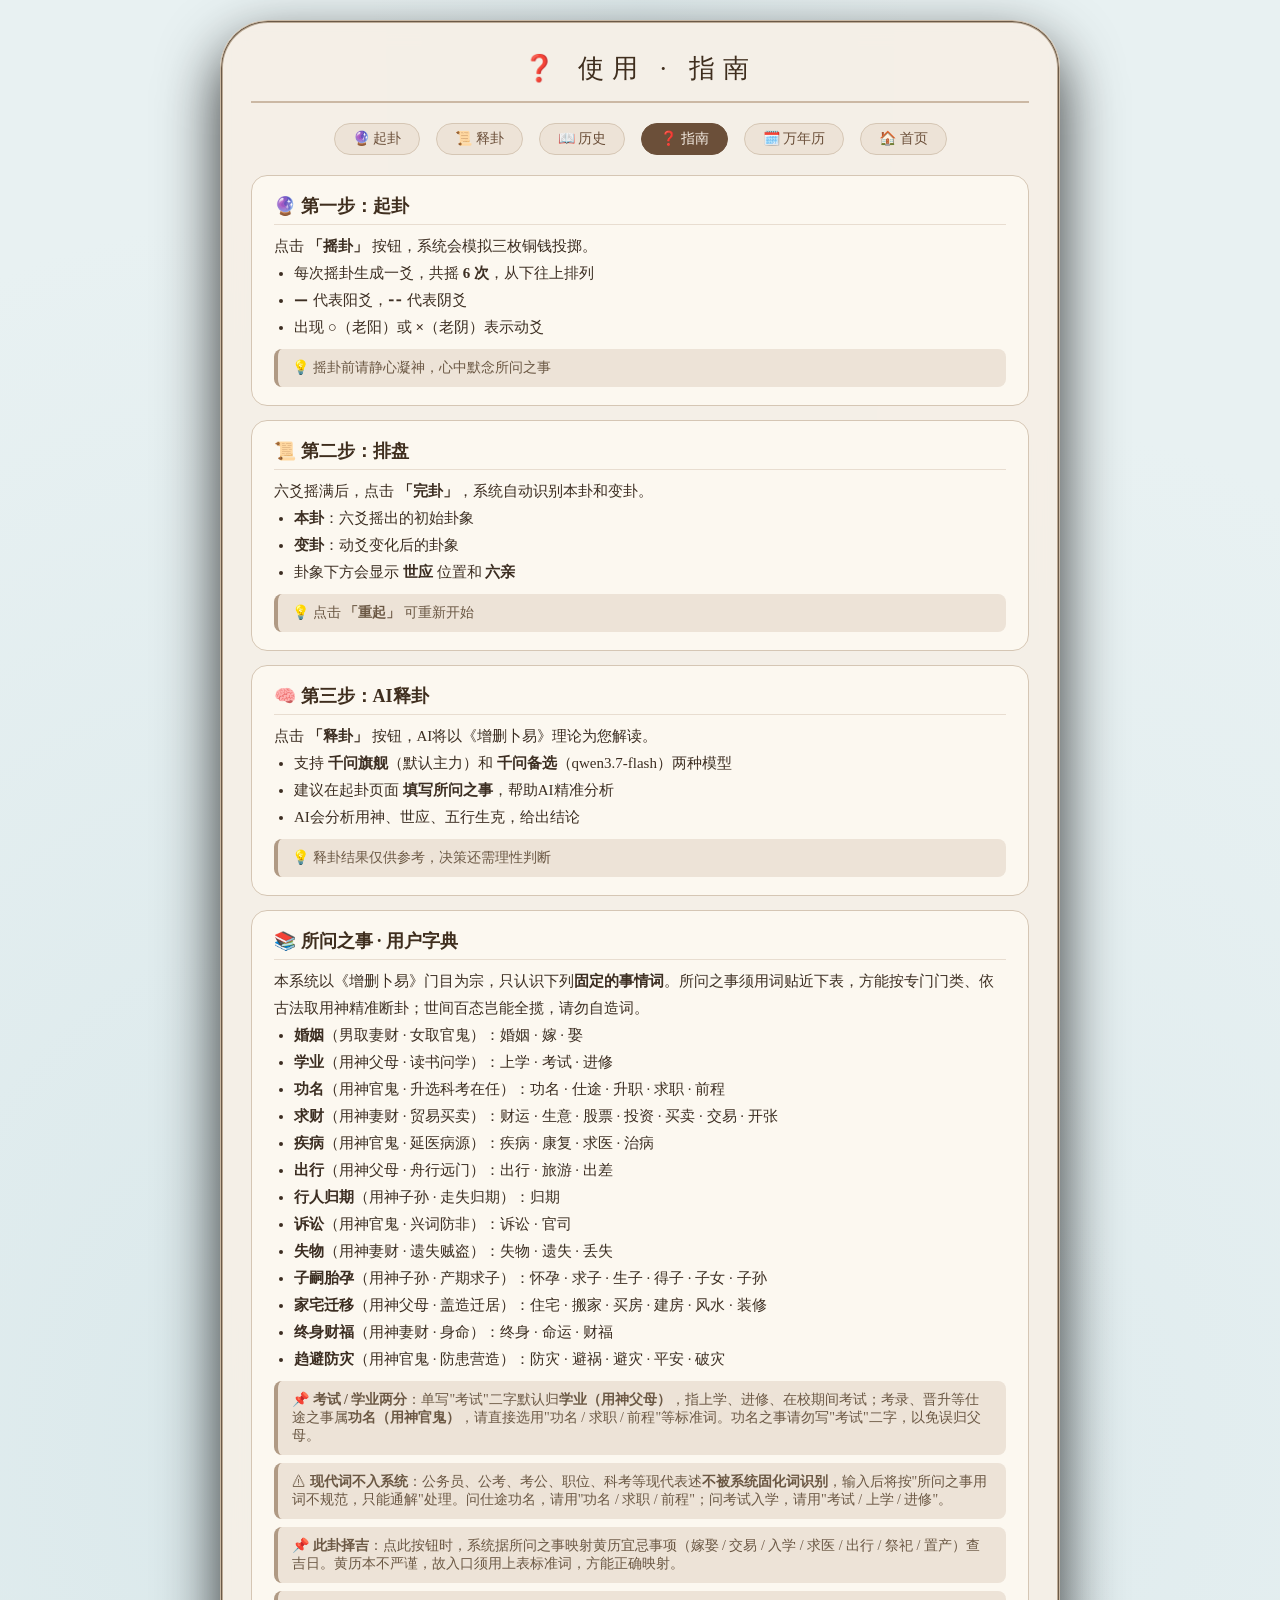
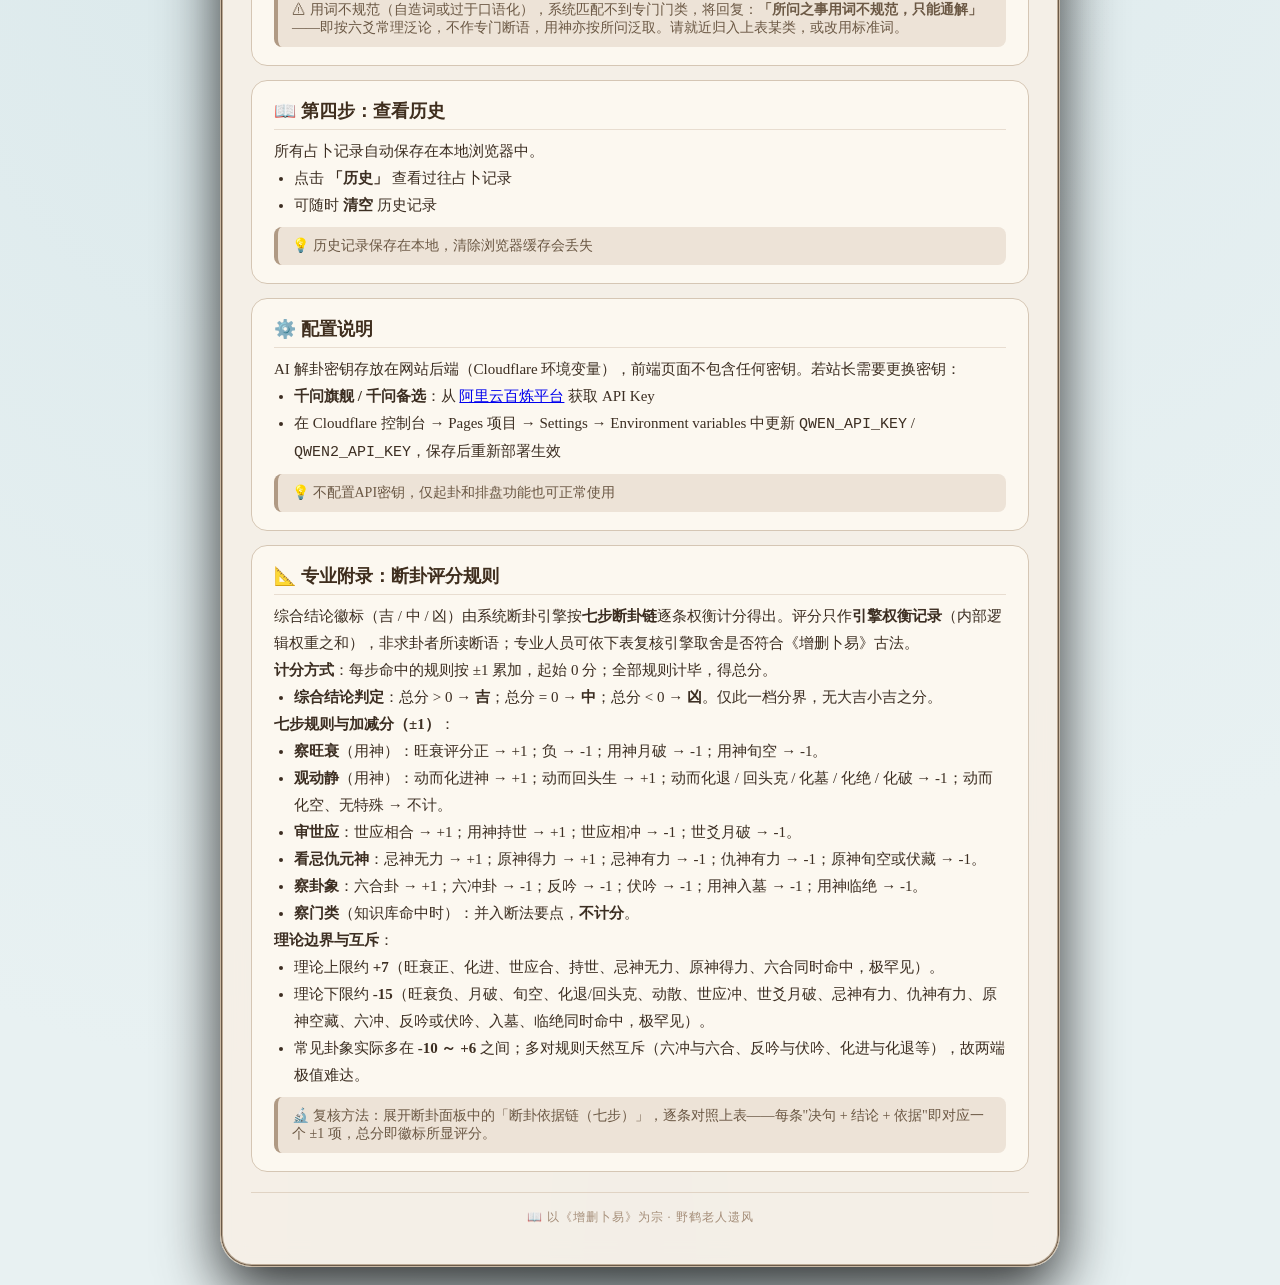
==== help.html @ 981e1bb8 "更新 help.html" ====
<!DOCTYPE html>
<html lang="zh-CN">
<head>
    <meta charset="UTF-8">
    <meta name="viewport" content="width=device-width, initial-scale=1.0">
    <title>使用指南 · 增删卜易</title>
    <style>
        /* 与主页面风格一致的样式 */
        * { box-sizing: border-box; margin: 0; padding: 0; }
        body {
            font-family: 'Georgia', 'Times New Roman', serif;
            background: #e8f1f2;
            background-image:
                radial-gradient(ellipse at 20% 50%, rgba(205, 224, 228, 0.5) 0%, transparent 60%),
                radial-gradient(ellipse at 80% 50%, rgba(212, 228, 232, 0.4) 0%, transparent 50%),
                radial-gradient(ellipse at 50% 100%, rgba(195, 216, 220, 0.45) 0%, transparent 40%),
                radial-gradient(ellipse at 50% 0%, rgba(210, 226, 230, 0.35) 0%, transparent 30%);
            min-height: 100vh;
            display: flex;
            justify-content: center;
            padding: 20px;
            position: relative;
        }

        /* 太极阴阳鱼背景装饰 */
        body::before {
            content: '☯';
            position: fixed;
            font-size: 300px;
            color: rgba(255, 248, 240, 0.04);
            top: 50%;
            left: 50%;
            transform: translate(-50%, -50%);
            pointer-events: none;
            animation: taijiSpin 60s linear infinite;
        }

        @keyframes taijiSpin {
            0% { transform: translate(-50%, -50%) rotate(0deg) scale(1.2); }
            100% { transform: translate(-50%, -50%) rotate(360deg) scale(1.2); }
        }

        /* 星点闪烁 */
        body::after {
            content: '';
            position: fixed;
            top: 0; left: 0; right: 0; bottom: 0;
            background-image:
                radial-gradient(2px 2px at 10% 20%, rgba(255,255,240,0.15), transparent),
                radial-gradient(2px 2px at 30% 60%, rgba(255,255,240,0.1), transparent),
                radial-gradient(1px 1px at 50% 10%, rgba(255,255,240,0.2), transparent),
                radial-gradient(2px 2px at 70% 40%, rgba(255,255,240,0.12), transparent),
                radial-gradient(1px 1px at 90% 80%, rgba(255,255,240,0.18), transparent),
                radial-gradient(1px 1px at 15% 85%, rgba(255,255,240,0.08), transparent),
                radial-gradient(2px 2px at 60% 90%, rgba(255,255,240,0.1), transparent),
                radial-gradient(1px 1px at 85% 15%, rgba(255,255,240,0.15), transparent);
            pointer-events: none;
            z-index: 0;
        }

        .container {
            position: relative;
            z-index: 1;
            max-width: 840px;
            width: 100%;
            background: rgba(246, 239, 230, 0.92);
            backdrop-filter: blur(12px);
            padding: 30px 30px 40px;
            border-radius: 48px 48px 32px 32px;
            box-shadow: 0 25px 60px rgba(0,0,0,0.8), 0 0 0 1px #6b5a48 inset, 0 0 0 2px #bcab97 inset;
            border: 1px solid #c9b9a5;
        }
        h1 {
            font-size: 26px;
            text-align: center;
            font-weight: normal;
            letter-spacing: 8px;
            color: #3f2e1e;
            border-bottom: 2px solid #cbb8a4;
            padding-bottom: 15px;
            margin-bottom: 20px;
        }
        .nav-bar {
            display: flex;
            justify-content: center;
            gap: 16px;
            margin-bottom: 20px;
            flex-wrap: wrap;
        }
        .nav-bar a {
            color: #6b4f39;
            text-decoration: none;
            padding: 6px 18px;
            border-radius: 30px;
            background: #ede3d7;
            border: 1px solid #d5c6b4;
            font-size: 14px;
            transition: 0.2s;
        }
        .nav-bar a:hover { background: #d5c6b4; }
        .nav-bar a.active { background: #6b4f39; color: #f5ede4; border-color: #6b4f39; }
        .nav-bar a.external-link { background: #ede3d7; color: #6b4f39; border-color: #d5c6b4; }
        .nav-bar a.external-link:hover { background: #d5c6b4; color: #3f2e1e; border-color: #c2b39c; }
        .help-section {
            background: #fcf8f0;
            border-radius: 16px;
            padding: 18px 22px;
            margin-bottom: 14px;
            border: 1px solid #d5c6b4;
        }
        .help-section h3 {
            color: #3f2e1e;
            font-size: 18px;
            margin-bottom: 8px;
            border-bottom: 1px solid #e8ddd0;
            padding-bottom: 6px;
        }
        .help-section p, .help-section li {
            color: #3c2e22;
            font-size: 15px;
            line-height: 1.8;
        }
        .help-section ul {
            padding-left: 20px;
        }
        .help-section .tip {
            background: #ede3d7;
            border-radius: 8px;
            padding: 10px 14px;
            margin-top: 8px;
            font-size: 14px;
            color: #6b5844;
            border-left: 4px solid #b09a84;
        }
        .footer-note {
            margin-top: 20px;
            font-size: 12px;
            color: #a48d78;
            text-align: center;
            border-top: 1px solid #e0d3c4;
            padding-top: 16px;
            letter-spacing: 1px;
        }

        @media (max-width: 500px) {
            body { padding: 4px; }
            .container { padding: 8px; border-radius: 24px 24px 16px 16px; }
            h1 { font-size: 20px; letter-spacing: 4px; }
            /* 导航栏统一 3+3：每个按钮占 1/3 宽度，居中 */
            .nav-bar { gap: 6px; justify-content: center; }
            .nav-bar a {
                flex: 1 1 calc(33.33% - 8px);
                text-align: center;
                min-width: 0;
                font-size: 12px;
                padding: 6px 4px;
            }
            .help-section { padding: 14px; }
            .help-section h3 { font-size: 15px; }
        }

        @media (max-width: 400px) {
            body { padding: 2px; }
            .container { padding: 6px; }
            h1 { font-size: 17px; letter-spacing: 2px; }
            .nav-bar a { font-size: 11px; padding: 5px 3px; }
        }
    </style>
</head>
<body>
<div class="container">
    <h1>❓ 使用 · 指南</h1>
    <div class="nav-bar">
        <a href="jiegou.html">🔮 起卦</a>
        <a href="jiegua.html">📜 释卦</a>
        <a href="history.html">📖 历史</a>
        <a href="help.html" class="active">❓ 指南</a>
        <a href="wnl.html" title="万年历">🗓️ 万年历</a>
        <a href="index.html" title="返回首页">🏠 首页</a>
    </div>

    <div class="help-section">
        <h3>🔮 第一步：起卦</h3>
        <p>点击 <strong>「摇卦」</strong> 按钮，系统会模拟三枚铜钱投掷。</p>
        <ul>
            <li>每次摇卦生成一爻，共摇 <strong>6 次</strong>，从下往上排列</li>
            <li>⚊ 代表阳爻，⚋ 代表阴爻</li>
            <li>出现 <strong>○</strong>（老阳）或 <strong>×</strong>（老阴）表示动爻</li>
        </ul>
        <div class="tip">💡 摇卦前请静心凝神，心中默念所问之事</div>
    </div>

    <div class="help-section">
        <h3>📜 第二步：排盘</h3>
        <p>六爻摇满后，点击 <strong>「完卦」</strong>，系统自动识别本卦和变卦。</p>
        <ul>
            <li><strong>本卦</strong>：六爻摇出的初始卦象</li>
            <li><strong>变卦</strong>：动爻变化后的卦象</li>
            <li>卦象下方会显示 <strong>世应</strong> 位置和 <strong>六亲</strong></li>
        </ul>
        <div class="tip">💡 点击 <strong>「重起」</strong> 可重新开始</div>
    </div>

    <div class="help-section">
        <h3>🧠 第三步：AI释卦</h3>
        <p>点击 <strong>「释卦」</strong> 按钮，AI将以《增删卜易》理论为您解读。</p>
        <ul>
            <li>支持 <strong>千问旗舰</strong>（默认主力）和 <strong>千问备选</strong>（qwen3.7-flash）两种模型</li>
            <li>建议在起卦页面 <strong>填写所问之事</strong>，帮助AI精准分析</li>
            <li>AI会分析用神、世应、五行生克，给出结论</li>
        </ul>
        <div class="tip">💡 释卦结果仅供参考，决策还需理性判断</div>
    </div>

    <div class="help-section">
        <h3>📚 所问之事 · 用户字典</h3>
        <p>本系统以《增删卜易》门目为宗，只认识下列<strong>固定的事情词</strong>。所问之事须用词贴近下表，方能按专门门类、依古法取用神精准断卦；世间百态岂能全揽，请勿自造词。</p>
        <ul>
            <li><strong>婚姻</strong>（男取妻财 · 女取官鬼）：婚姻 · 嫁 · 娶</li>
            <li><strong>学业</strong>（用神父母 · 读书问学）：上学 · 考试 · 进修</li>
            <li><strong>功名</strong>（用神官鬼 · 升选科考在任）：功名 · 仕途 · 升职 · 求职 · 前程</li>
            <li><strong>求财</strong>（用神妻财 · 贸易买卖）：财运 · 生意 · 股票 · 投资 · 买卖 · 交易 · 开张</li>
            <li><strong>疾病</strong>（用神官鬼 · 延医病源）：疾病 · 康复 · 求医 · 治病</li>
            <li><strong>出行</strong>（用神父母 · 舟行远门）：出行 · 旅游 · 出差</li>
            <li><strong>行人归期</strong>（用神子孙 · 走失归期）：归期</li>
            <li><strong>诉讼</strong>（用神官鬼 · 兴词防非）：诉讼 · 官司</li>
            <li><strong>失物</strong>（用神妻财 · 遗失贼盗）：失物 · 遗失 · 丢失</li>
            <li><strong>子嗣胎孕</strong>（用神子孙 · 产期求子）：怀孕 · 求子 · 生子 · 得子 · 子女 · 子孙</li>
            <li><strong>家宅迁移</strong>（用神父母 · 盖造迁居）：住宅 · 搬家 · 买房 · 建房 · 风水 · 装修</li>
            <li><strong>终身财福</strong>（用神妻财 · 身命）：终身 · 命运 · 财福</li>
            <li><strong>趋避防灾</strong>（用神官鬼 · 防患营造）：防灾 · 避祸 · 避灾 · 平安 · 破灾</li>
        </ul>
        <div class="tip">📌 <strong>考试 / 学业两分</strong>：单写"考试"二字默认归<strong>学业（用神父母）</strong>，指上学、进修、在校期间考试；考录、晋升等仕途之事属<strong>功名（用神官鬼）</strong>，请直接选用"功名 / 求职 / 前程"等标准词。功名之事请勿写"考试"二字，以免误归父母。</div>
        <div class="tip">⚠ <strong>现代词不入系统</strong>：公务员、公考、考公、职位、科考等现代表述<strong>不被系统固化词识别</strong>，输入后将按"所问之事用词不规范，只能通解"处理。问仕途功名，请用"功名 / 求职 / 前程"；问考试入学，请用"考试 / 上学 / 进修"。</div>
        <div class="tip">📌 <strong>此卦择吉</strong>：点此按钮时，系统据所问之事映射黄历宜忌事项（嫁娶 / 交易 / 入学 / 求医 / 出行 / 祭祀 / 置产）查吉日。黄历本不严谨，故入口须用上表标准词，方能正确映射。</div>
        <div class="tip">⚠ 用词不规范（自造词或过于口语化），系统匹配不到专门门类，将回复：<strong>「所问之事用词不规范，只能通解」</strong>——即按六爻常理泛论，不作专门断语，用神亦按所问泛取。请就近归入上表某类，或改用标准词。</div>
    </div>

    <div class="help-section">
        <h3>📖 第四步：查看历史</h3>
        <p>所有占卜记录自动保存在本地浏览器中。</p>
        <ul>
            <li>点击 <strong>「历史」</strong> 查看过往占卜记录</li>
            <li>可随时 <strong>清空</strong> 历史记录</li>
        </ul>
        <div class="tip">💡 历史记录保存在本地，清除浏览器缓存会丢失</div>
    </div>

    <div class="help-section">
        <h3>⚙️ 配置说明</h3>
        <p>AI 解卦密钥存放在网站后端（Cloudflare 环境变量），前端页面不包含任何密钥。若站长需要更换密钥：</p>
        <ul>
            <li><strong>千问旗舰 / 千问备选</strong>：从 <a href="https://bailian.console.aliyun.com/" target="_blank">阿里云百炼平台</a> 获取 API Key</li>
            <li>在 Cloudflare 控制台 → Pages 项目 → Settings → Environment variables 中更新 <code>QWEN_API_KEY</code> / <code>QWEN2_API_KEY</code>，保存后重新部署生效</li>
        </ul>
        <div class="tip">💡 不配置API密钥，仅起卦和排盘功能也可正常使用</div>
    </div>

    <div class="help-section">
        <h3>📐 专业附录：断卦评分规则</h3>
        <p>综合结论徽标（吉 / 中 / 凶）由系统断卦引擎按<strong>七步断卦链</strong>逐条权衡计分得出。评分只作<strong>引擎权衡记录</strong>（内部逻辑权重之和），非求卦者所读断语；专业人员可依下表复核引擎取舍是否符合《增删卜易》古法。</p>
        <p><strong>计分方式</strong>：每步命中的规则按 ±1 累加，起始 0 分；全部规则计毕，得总分。</p>
        <ul>
            <li><strong>综合结论判定</strong>：总分 &gt; 0 → <strong>吉</strong>；总分 = 0 → <strong>中</strong>；总分 &lt; 0 → <strong>凶</strong>。仅此一档分界，无大吉小吉之分。</li>
        </ul>
        <p><strong>七步规则与加减分（±1）</strong>：</p>
        <ul>
            <li><strong>察旺衰</strong>（用神）：旺衰评分正 → +1；负 → -1；用神月破 → -1；用神旬空 → -1。</li>
            <li><strong>观动静</strong>（用神）：动而化进神 → +1；动而回头生 → +1；动而化退 / 回头克 / 化墓 / 化绝 / 化破 → -1；动而化空、无特殊 → 不计。</li>
            <li><strong>审世应</strong>：世应相合 → +1；用神持世 → +1；世应相冲 → -1；世爻月破 → -1。</li>
            <li><strong>看忌仇元神</strong>：忌神无力 → +1；原神得力 → +1；忌神有力 → -1；仇神有力 → -1；原神旬空或伏藏 → -1。</li>
            <li><strong>察卦象</strong>：六合卦 → +1；六冲卦 → -1；反吟 → -1；伏吟 → -1；用神入墓 → -1；用神临绝 → -1。</li>
            <li><strong>察门类</strong>（知识库命中时）：并入断法要点，<strong>不计分</strong>。</li>
        </ul>
        <p><strong>理论边界与互斥</strong>：</p>
        <ul>
            <li>理论上限约 <strong>+7</strong>（旺衰正、化进、世应合、持世、忌神无力、原神得力、六合同时命中，极罕见）。</li>
            <li>理论下限约 <strong>-15</strong>（旺衰负、月破、旬空、化退/回头克、动散、世应冲、世爻月破、忌神有力、仇神有力、原神空藏、六冲、反吟或伏吟、入墓、临绝同时命中，极罕见）。</li>
            <li>常见卦象实际多在 <strong>-10 ～ +6</strong> 之间；多对规则天然互斥（六冲与六合、反吟与伏吟、化进与化退等），故两端极值难达。</li>
        </ul>
        <div class="tip">🔬 复核方法：展开断卦面板中的「断卦依据链（七步）」，逐条对照上表——每条"决句 + 结论 + 依据"即对应一个 ±1 项，总分即徽标所显评分。</div>
    </div>

    <div class="footer-note">📖 以《增删卜易》为宗 · 野鹤老人遗风</div>
</div>
</body>
</html>
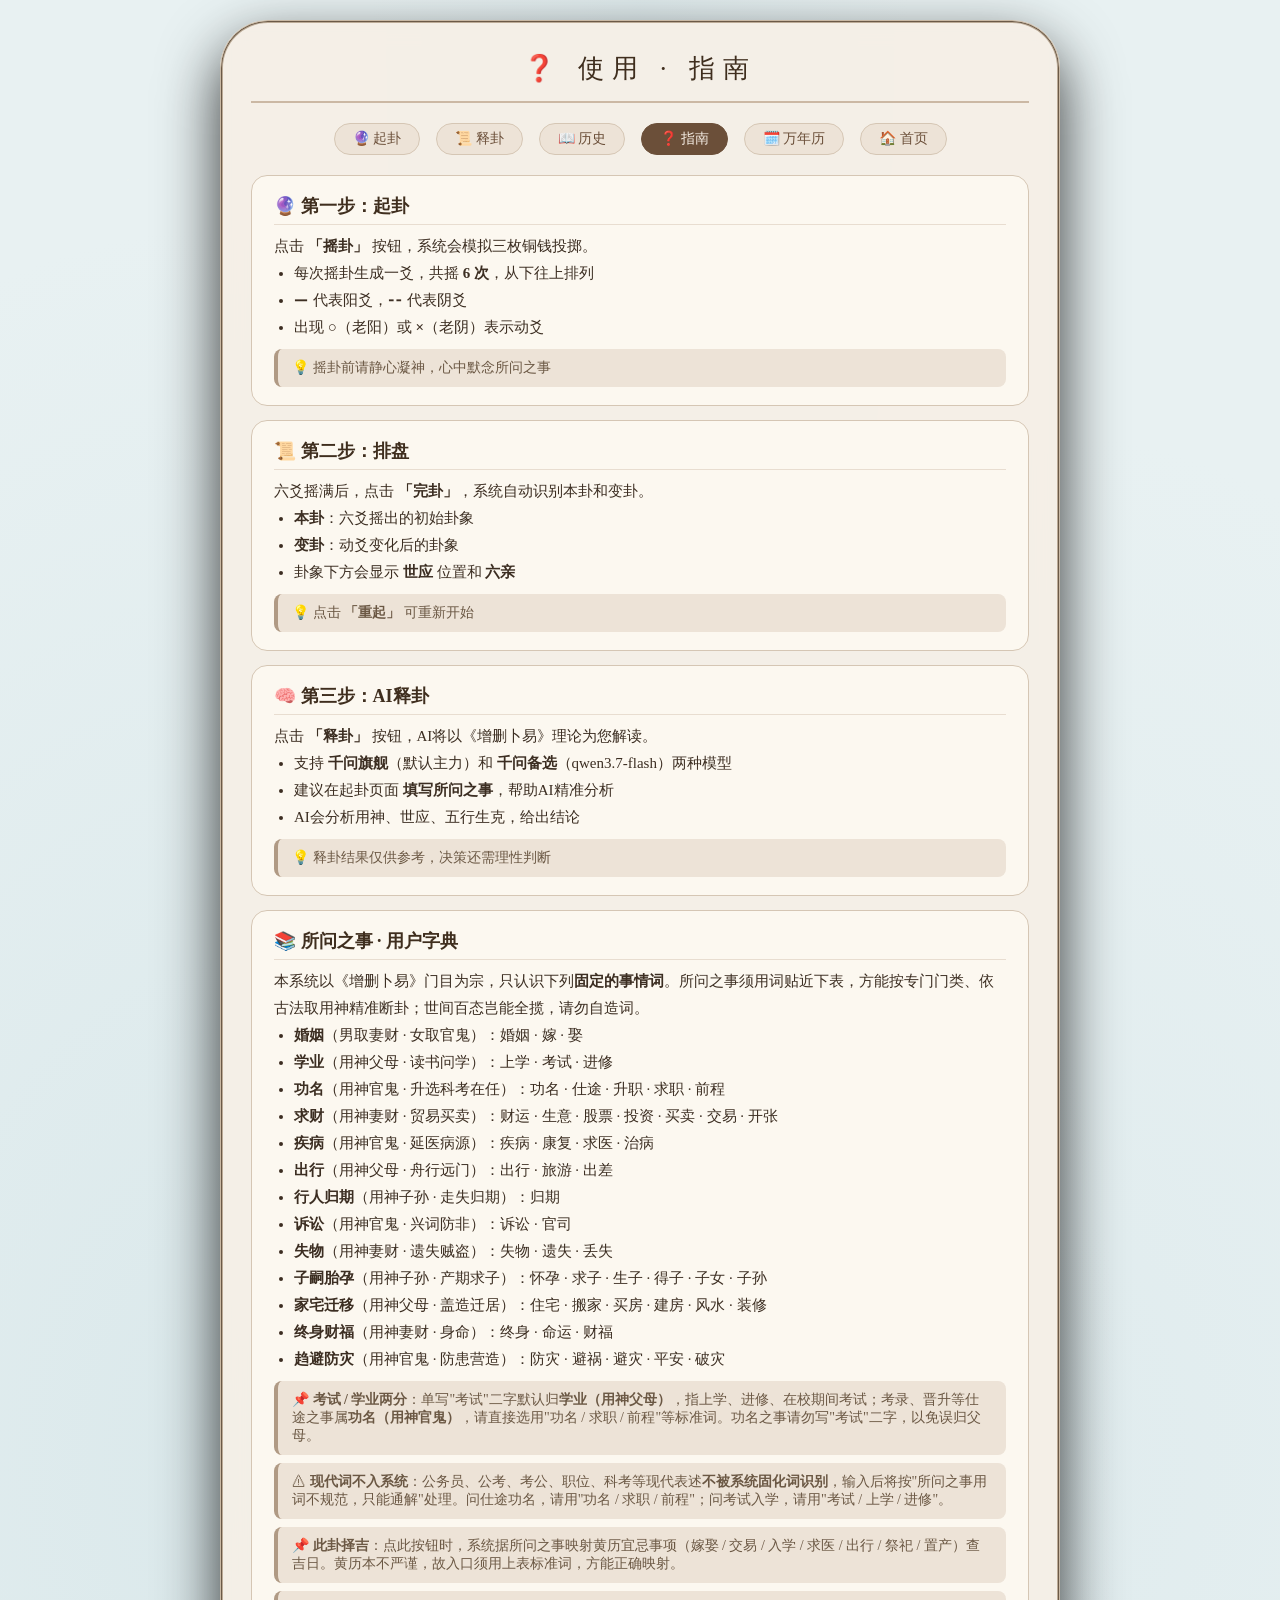
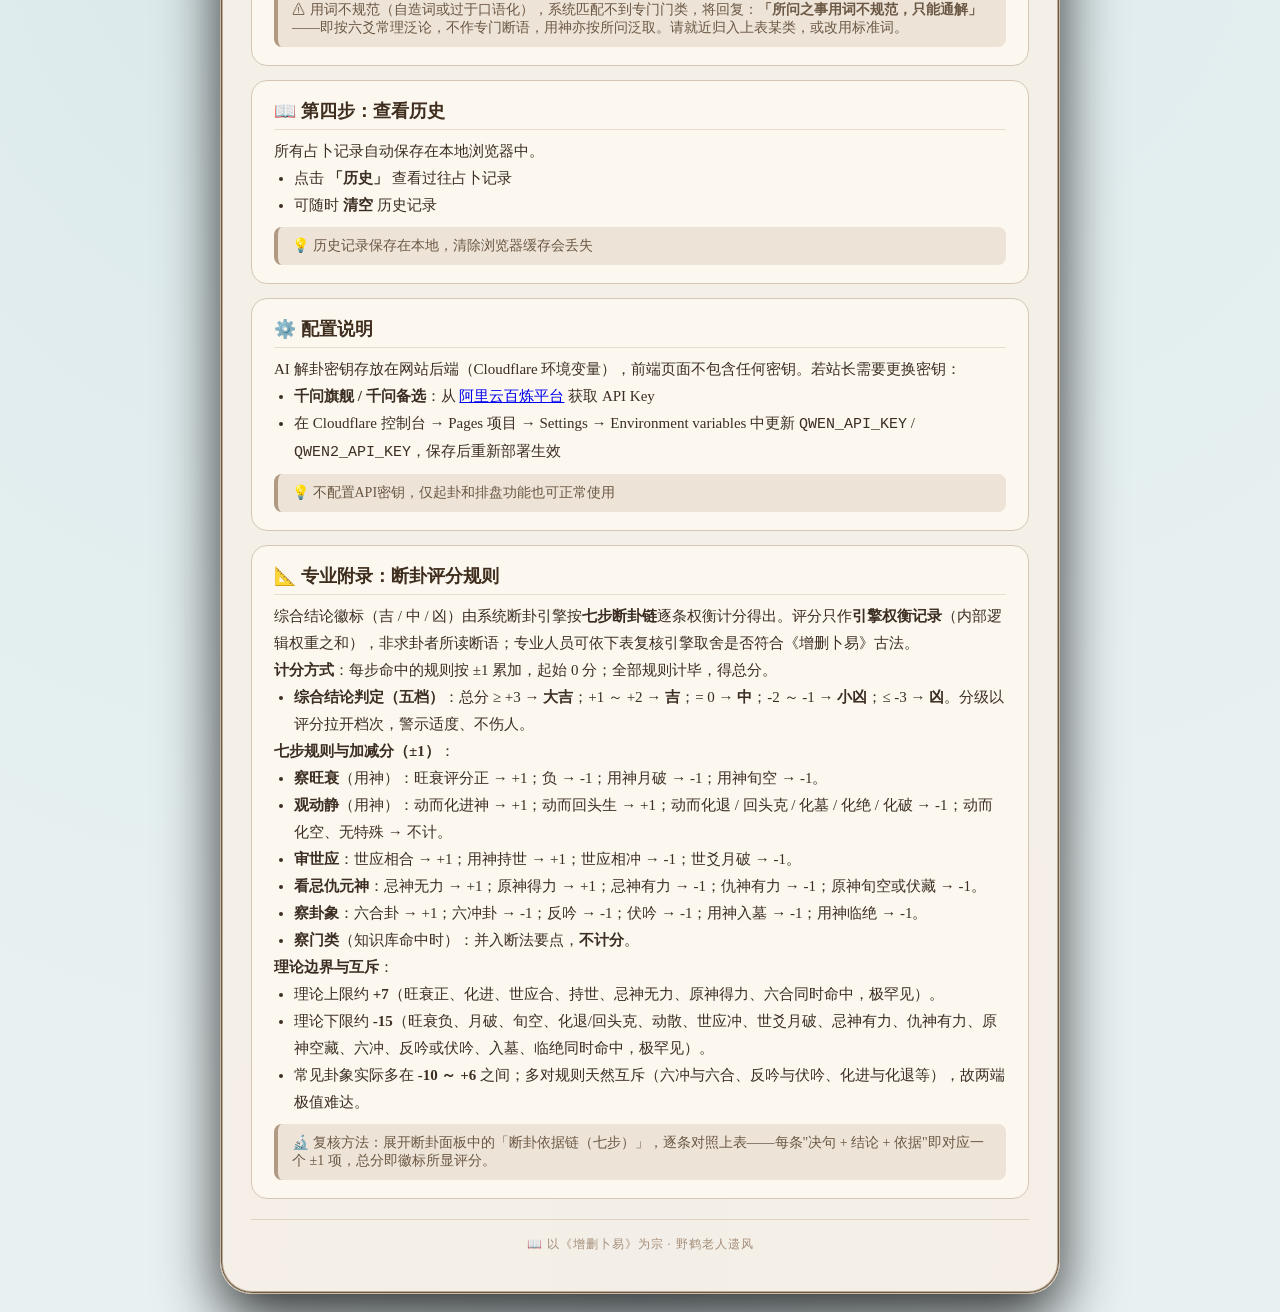
==== commit 42569767: "吉凶分档" ====
--- a/help.html
+++ b/help.html
@@ -261,7 +261,7 @@
         <p>综合结论徽标（吉 / 中 / 凶）由系统断卦引擎按<strong>七步断卦链</strong>逐条权衡计分得出。评分只作<strong>引擎权衡记录</strong>（内部逻辑权重之和），非求卦者所读断语；专业人员可依下表复核引擎取舍是否符合《增删卜易》古法。</p>
         <p><strong>计分方式</strong>：每步命中的规则按 ±1 累加，起始 0 分；全部规则计毕，得总分。</p>
         <ul>
-            <li><strong>综合结论判定</strong>：总分 &gt; 0 → <strong>吉</strong>；总分 = 0 → <strong>中</strong>；总分 &lt; 0 → <strong>凶</strong>。仅此一档分界，无大吉小吉之分。</li>
+            <li><strong>综合结论判定（五档）</strong>：总分 ≥ +3 → <strong>大吉</strong>；+1 ～ +2 → <strong>吉</strong>；= 0 → <strong>中</strong>；-2 ～ -1 → <strong>小凶</strong>；≤ -3 → <strong>凶</strong>。分级以评分拉开档次，警示适度、不伤人。</li>
         </ul>
         <p><strong>七步规则与加减分（±1）</strong>：</p>
         <ul>
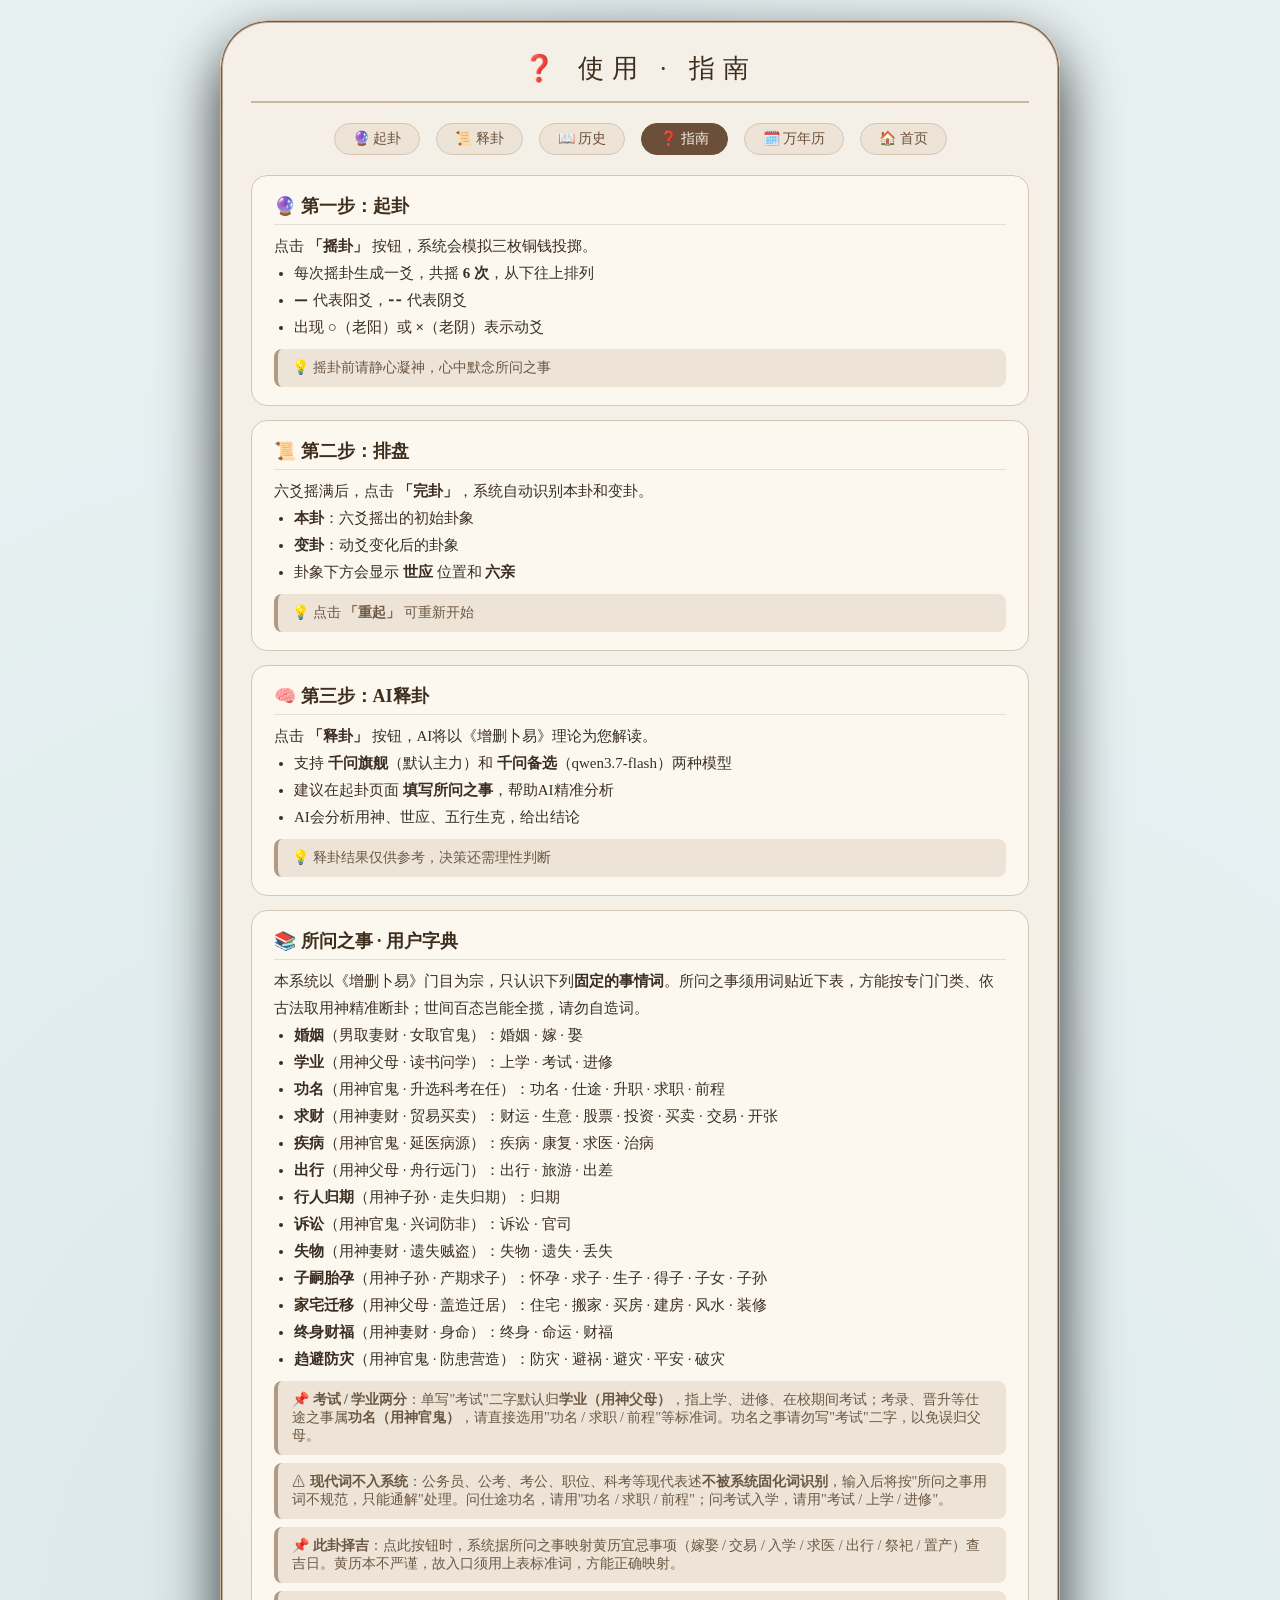
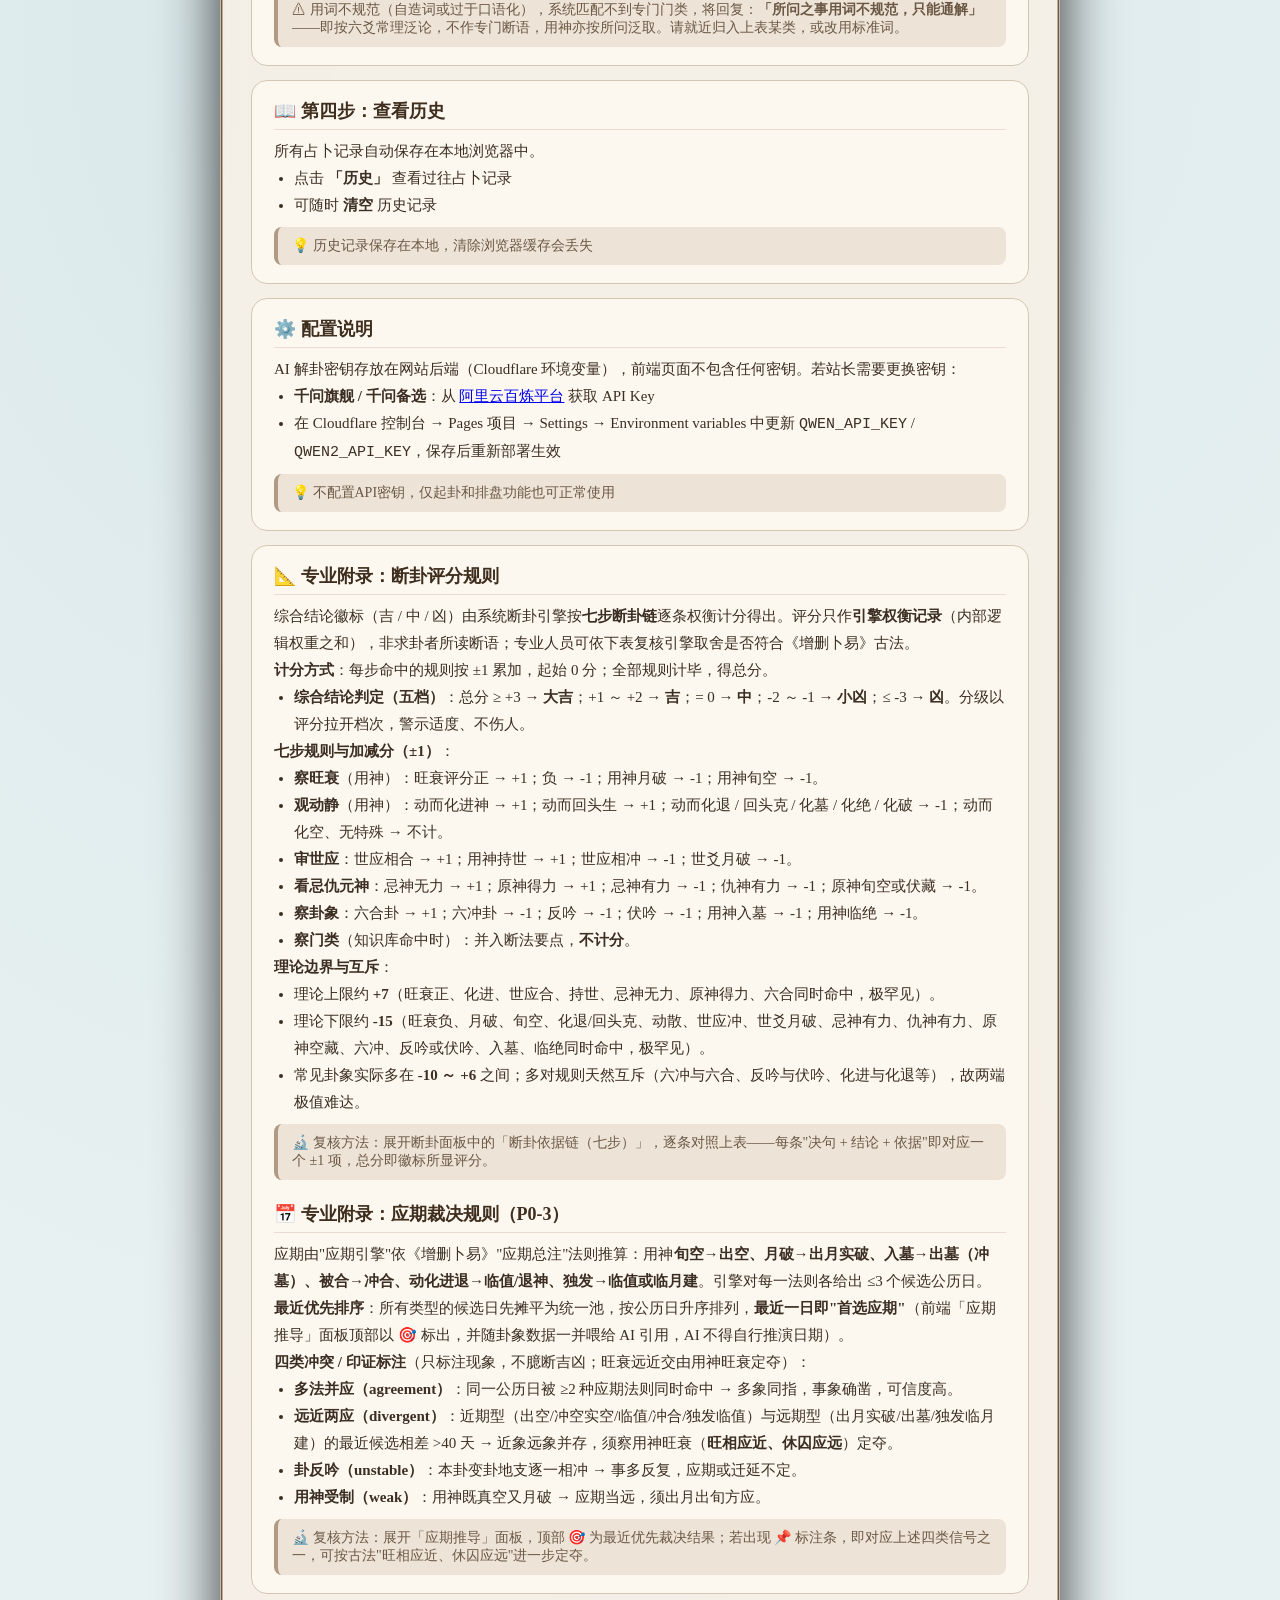
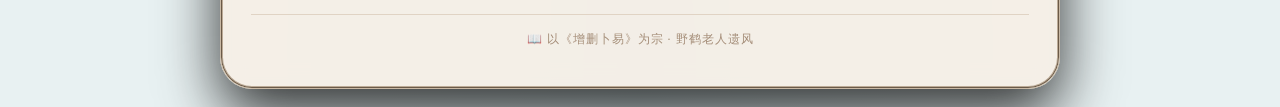
==== commit 1cf88c10: "修正手动输卦月日时为原始数据" ====
--- a/help.html
+++ b/help.html
@@ -279,6 +279,18 @@
             <li>常见卦象实际多在 <strong>-10 ～ +6</strong> 之间；多对规则天然互斥（六冲与六合、反吟与伏吟、化进与化退等），故两端极值难达。</li>
         </ul>
         <div class="tip">🔬 复核方法：展开断卦面板中的「断卦依据链（七步）」，逐条对照上表——每条"决句 + 结论 + 依据"即对应一个 ±1 项，总分即徽标所显评分。</div>
+
+        <h3 style="margin-top:22px;">📅 专业附录：应期裁决规则（P0-3）</h3>
+        <p>应期由"应期引擎"依《增删卜易》"应期总注"法则推算：用神<strong>旬空→出空、月破→出月实破、入墓→出墓（冲墓）、被合→冲合、动化进退→临值/退神、独发→临值或临月建</strong>。引擎对每一法则各给出 ≤3 个候选公历日。</p>
+        <p><strong>最近优先排序</strong>：所有类型的候选日先摊平为统一池，按公历日升序排列，<strong>最近一日即"首选应期"</strong>（前端「应期推导」面板顶部以 🎯 标出，并随卦象数据一并喂给 AI 引用，AI 不得自行推演日期）。</p>
+        <p><strong>四类冲突 / 印证标注</strong>（只标注现象，不臆断吉凶；旺衰远近交由用神旺衰定夺）：</p>
+        <ul>
+            <li><strong>多法并应（agreement）</strong>：同一公历日被 ≥2 种应期法则同时命中 → 多象同指，事象确凿，可信度高。</li>
+            <li><strong>远近两应（divergent）</strong>：近期型（出空/冲空实空/临值/冲合/独发临值）与远期型（出月实破/出墓/独发临月建）的最近候选相差 &gt;40 天 → 近象远象并存，须察用神旺衰（<strong>旺相应近、休囚应远</strong>）定夺。</li>
+            <li><strong>卦反吟（unstable）</strong>：本卦变卦地支逐一相冲 → 事多反复，应期或迁延不定。</li>
+            <li><strong>用神受制（weak）</strong>：用神既真空又月破 → 应期当远，须出月出旬方应。</li>
+        </ul>
+        <div class="tip">🔬 复核方法：展开「应期推导」面板，顶部 🎯 为最近优先裁决结果；若出现 📌 标注条，即对应上述四类信号之一，可按古法"旺相应近、休囚应远"进一步定夺。</div>
     </div>
 
     <div class="footer-note">📖 以《增删卜易》为宗 · 野鹤老人遗风</div>
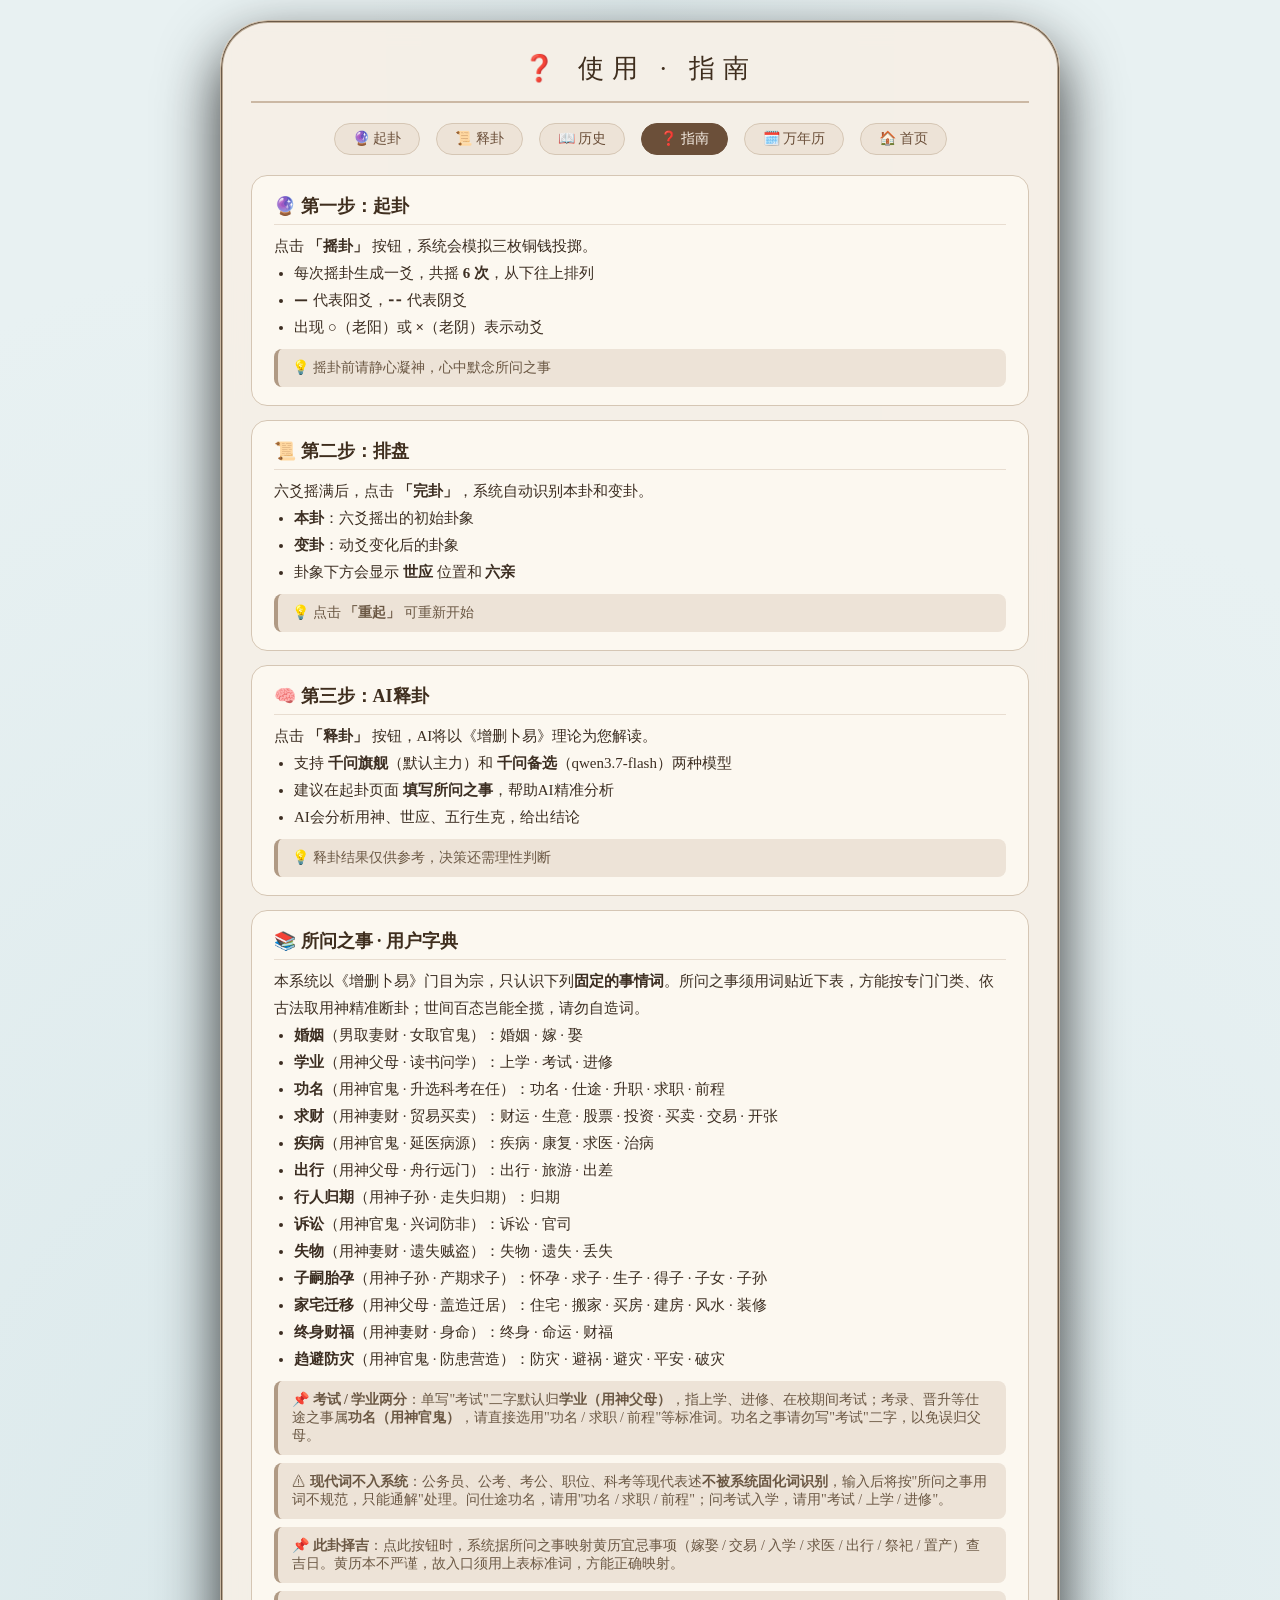
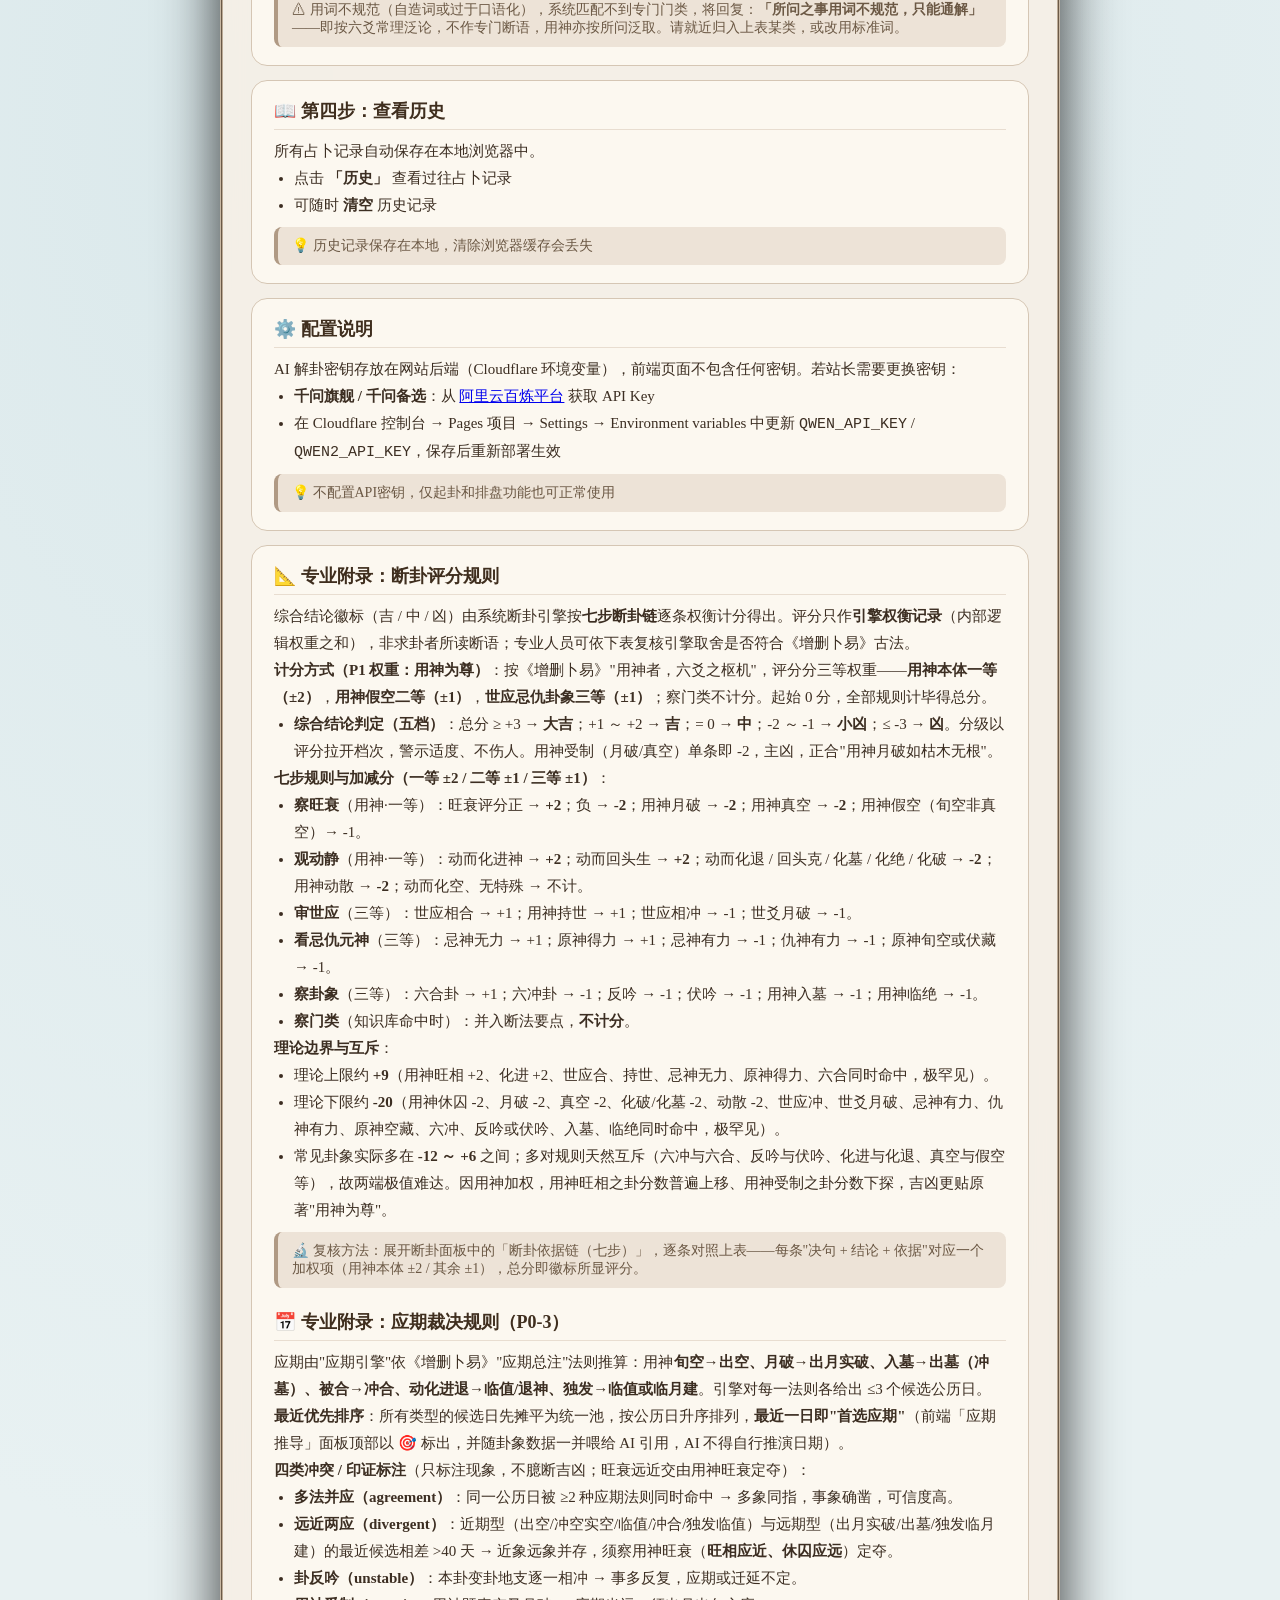
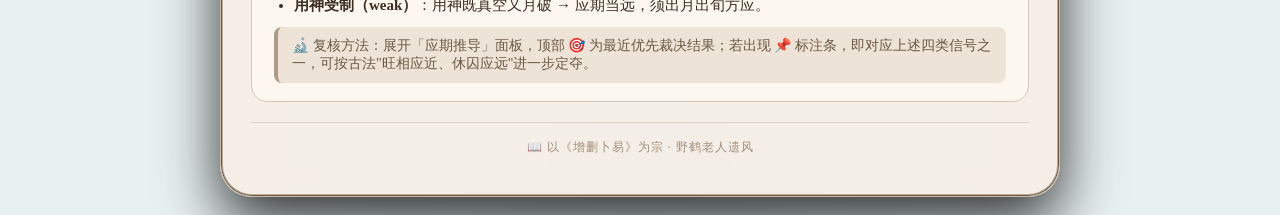
==== commit 4c5f37a4: "据评测报告修改完善" ====
--- a/help.html
+++ b/help.html
@@ -259,26 +259,26 @@
     <div class="help-section">
         <h3>📐 专业附录：断卦评分规则</h3>
         <p>综合结论徽标（吉 / 中 / 凶）由系统断卦引擎按<strong>七步断卦链</strong>逐条权衡计分得出。评分只作<strong>引擎权衡记录</strong>（内部逻辑权重之和），非求卦者所读断语；专业人员可依下表复核引擎取舍是否符合《增删卜易》古法。</p>
-        <p><strong>计分方式</strong>：每步命中的规则按 ±1 累加，起始 0 分；全部规则计毕，得总分。</p>
-        <ul>
-            <li><strong>综合结论判定（五档）</strong>：总分 ≥ +3 → <strong>大吉</strong>；+1 ～ +2 → <strong>吉</strong>；= 0 → <strong>中</strong>；-2 ～ -1 → <strong>小凶</strong>；≤ -3 → <strong>凶</strong>。分级以评分拉开档次，警示适度、不伤人。</li>
-        </ul>
-        <p><strong>七步规则与加减分（±1）</strong>：</p>
-        <ul>
-            <li><strong>察旺衰</strong>（用神）：旺衰评分正 → +1；负 → -1；用神月破 → -1；用神旬空 → -1。</li>
-            <li><strong>观动静</strong>（用神）：动而化进神 → +1；动而回头生 → +1；动而化退 / 回头克 / 化墓 / 化绝 / 化破 → -1；动而化空、无特殊 → 不计。</li>
-            <li><strong>审世应</strong>：世应相合 → +1；用神持世 → +1；世应相冲 → -1；世爻月破 → -1。</li>
-            <li><strong>看忌仇元神</strong>：忌神无力 → +1；原神得力 → +1；忌神有力 → -1；仇神有力 → -1；原神旬空或伏藏 → -1。</li>
-            <li><strong>察卦象</strong>：六合卦 → +1；六冲卦 → -1；反吟 → -1；伏吟 → -1；用神入墓 → -1；用神临绝 → -1。</li>
+        <p><strong>计分方式（P1 权重：用神为尊）</strong>：按《增删卜易》"用神者，六爻之枢机"，评分分三等权重——<strong>用神本体一等（±2）</strong>，<strong>用神假空二等（±1）</strong>，<strong>世应忌仇卦象三等（±1）</strong>；察门类不计分。起始 0 分，全部规则计毕得总分。</p>
+        <ul>
+            <li><strong>综合结论判定（五档）</strong>：总分 ≥ +3 → <strong>大吉</strong>；+1 ～ +2 → <strong>吉</strong>；= 0 → <strong>中</strong>；-2 ～ -1 → <strong>小凶</strong>；≤ -3 → <strong>凶</strong>。分级以评分拉开档次，警示适度、不伤人。用神受制（月破/真空）单条即 -2，主凶，正合"用神月破如枯木无根"。</li>
+        </ul>
+        <p><strong>七步规则与加减分（一等 ±2 / 二等 ±1 / 三等 ±1）</strong>：</p>
+        <ul>
+            <li><strong>察旺衰</strong>（用神·一等）：旺衰评分正 → <strong>+2</strong>；负 → <strong>-2</strong>；用神月破 → <strong>-2</strong>；用神真空 → <strong>-2</strong>；用神假空（旬空非真空）→ -1。</li>
+            <li><strong>观动静</strong>（用神·一等）：动而化进神 → <strong>+2</strong>；动而回头生 → <strong>+2</strong>；动而化退 / 回头克 / 化墓 / 化绝 / 化破 → <strong>-2</strong>；用神动散 → <strong>-2</strong>；动而化空、无特殊 → 不计。</li>
+            <li><strong>审世应</strong>（三等）：世应相合 → +1；用神持世 → +1；世应相冲 → -1；世爻月破 → -1。</li>
+            <li><strong>看忌仇元神</strong>（三等）：忌神无力 → +1；原神得力 → +1；忌神有力 → -1；仇神有力 → -1；原神旬空或伏藏 → -1。</li>
+            <li><strong>察卦象</strong>（三等）：六合卦 → +1；六冲卦 → -1；反吟 → -1；伏吟 → -1；用神入墓 → -1；用神临绝 → -1。</li>
             <li><strong>察门类</strong>（知识库命中时）：并入断法要点，<strong>不计分</strong>。</li>
         </ul>
         <p><strong>理论边界与互斥</strong>：</p>
         <ul>
-            <li>理论上限约 <strong>+7</strong>（旺衰正、化进、世应合、持世、忌神无力、原神得力、六合同时命中，极罕见）。</li>
-            <li>理论下限约 <strong>-15</strong>（旺衰负、月破、旬空、化退/回头克、动散、世应冲、世爻月破、忌神有力、仇神有力、原神空藏、六冲、反吟或伏吟、入墓、临绝同时命中，极罕见）。</li>
-            <li>常见卦象实际多在 <strong>-10 ～ +6</strong> 之间；多对规则天然互斥（六冲与六合、反吟与伏吟、化进与化退等），故两端极值难达。</li>
-        </ul>
-        <div class="tip">🔬 复核方法：展开断卦面板中的「断卦依据链（七步）」，逐条对照上表——每条"决句 + 结论 + 依据"即对应一个 ±1 项，总分即徽标所显评分。</div>
+            <li>理论上限约 <strong>+9</strong>（用神旺相 +2、化进 +2、世应合、持世、忌神无力、原神得力、六合同时命中，极罕见）。</li>
+            <li>理论下限约 <strong>-20</strong>（用神休囚 -2、月破 -2、真空 -2、化破/化墓 -2、动散 -2、世应冲、世爻月破、忌神有力、仇神有力、原神空藏、六冲、反吟或伏吟、入墓、临绝同时命中，极罕见）。</li>
+            <li>常见卦象实际多在 <strong>-12 ～ +6</strong> 之间；多对规则天然互斥（六冲与六合、反吟与伏吟、化进与化退、真空与假空等），故两端极值难达。因用神加权，用神旺相之卦分数普遍上移、用神受制之卦分数下探，吉凶更贴原著"用神为尊"。</li>
+        </ul>
+        <div class="tip">🔬 复核方法：展开断卦面板中的「断卦依据链（七步）」，逐条对照上表——每条"决句 + 结论 + 依据"对应一个加权项（用神本体 ±2 / 其余 ±1），总分即徽标所显评分。</div>
 
         <h3 style="margin-top:22px;">📅 专业附录：应期裁决规则（P0-3）</h3>
         <p>应期由"应期引擎"依《增删卜易》"应期总注"法则推算：用神<strong>旬空→出空、月破→出月实破、入墓→出墓（冲墓）、被合→冲合、动化进退→临值/退神、独发→临值或临月建</strong>。引擎对每一法则各给出 ≤3 个候选公历日。</p>
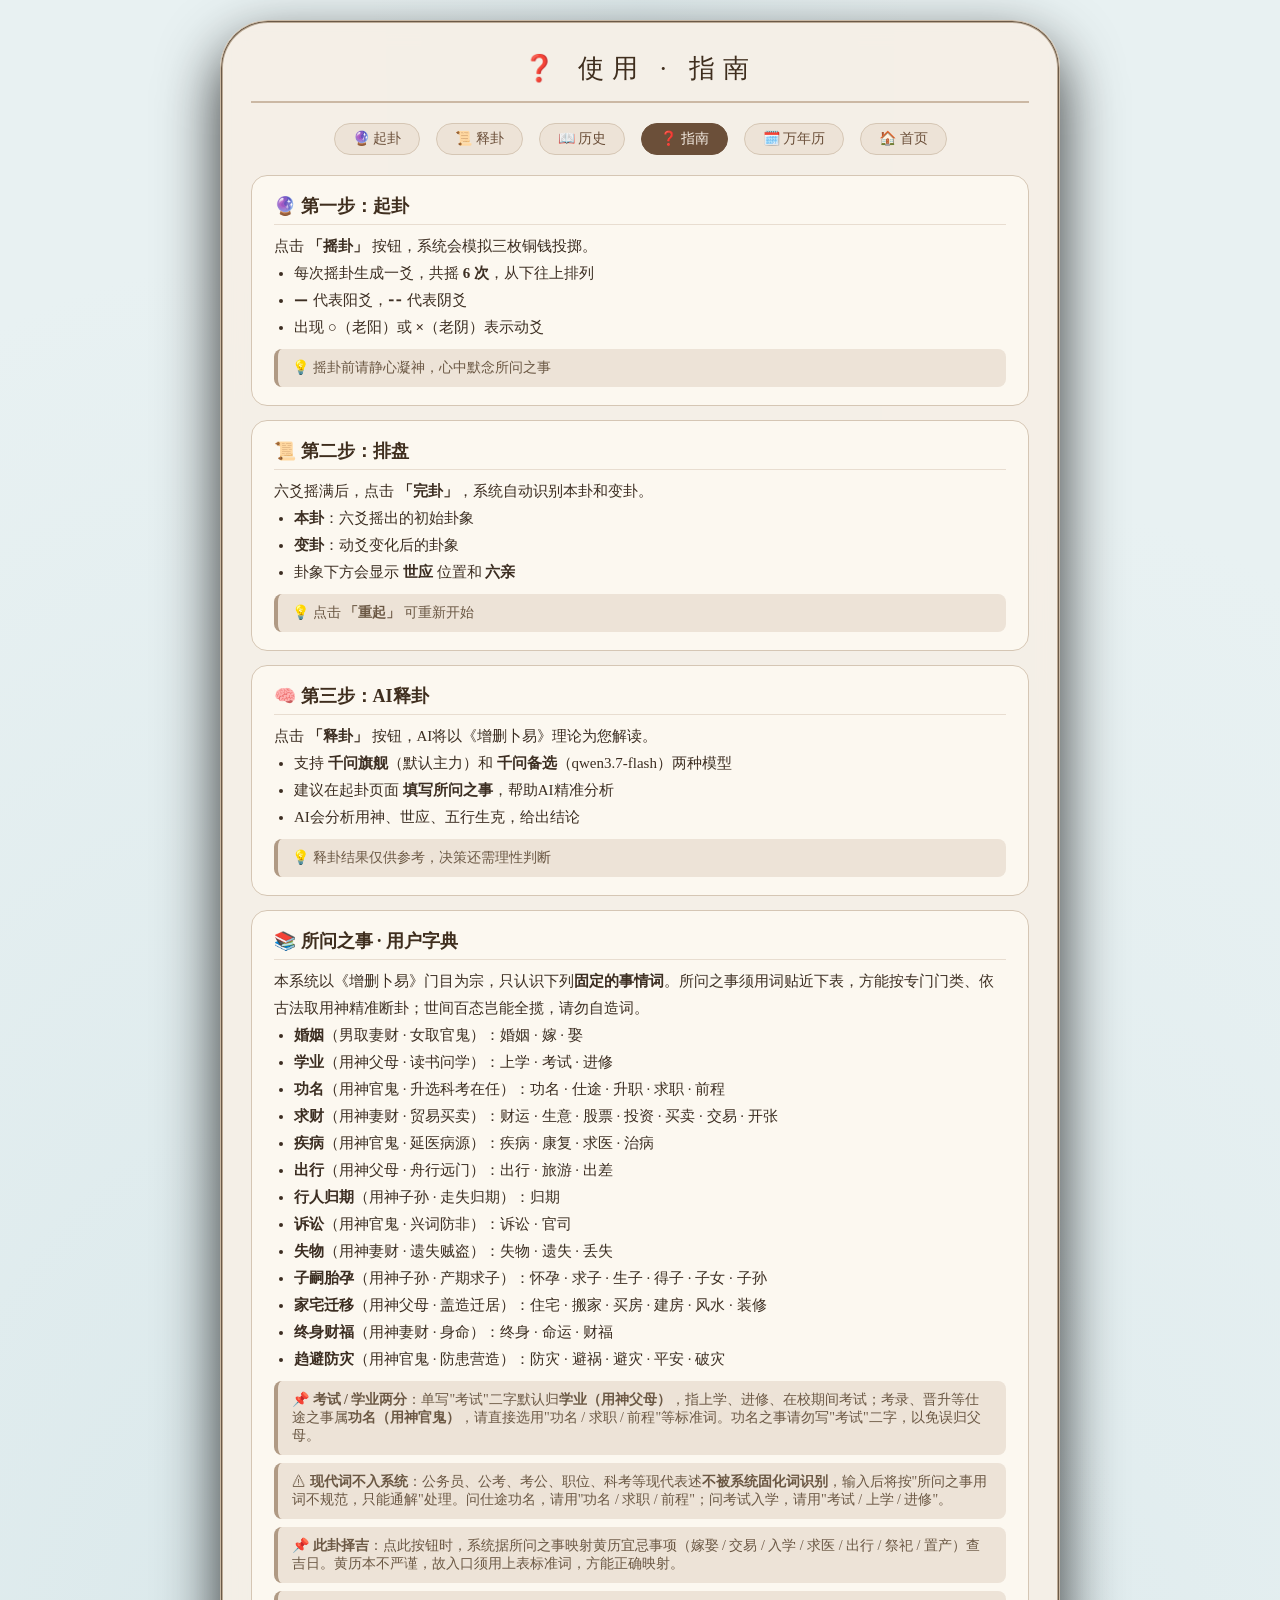
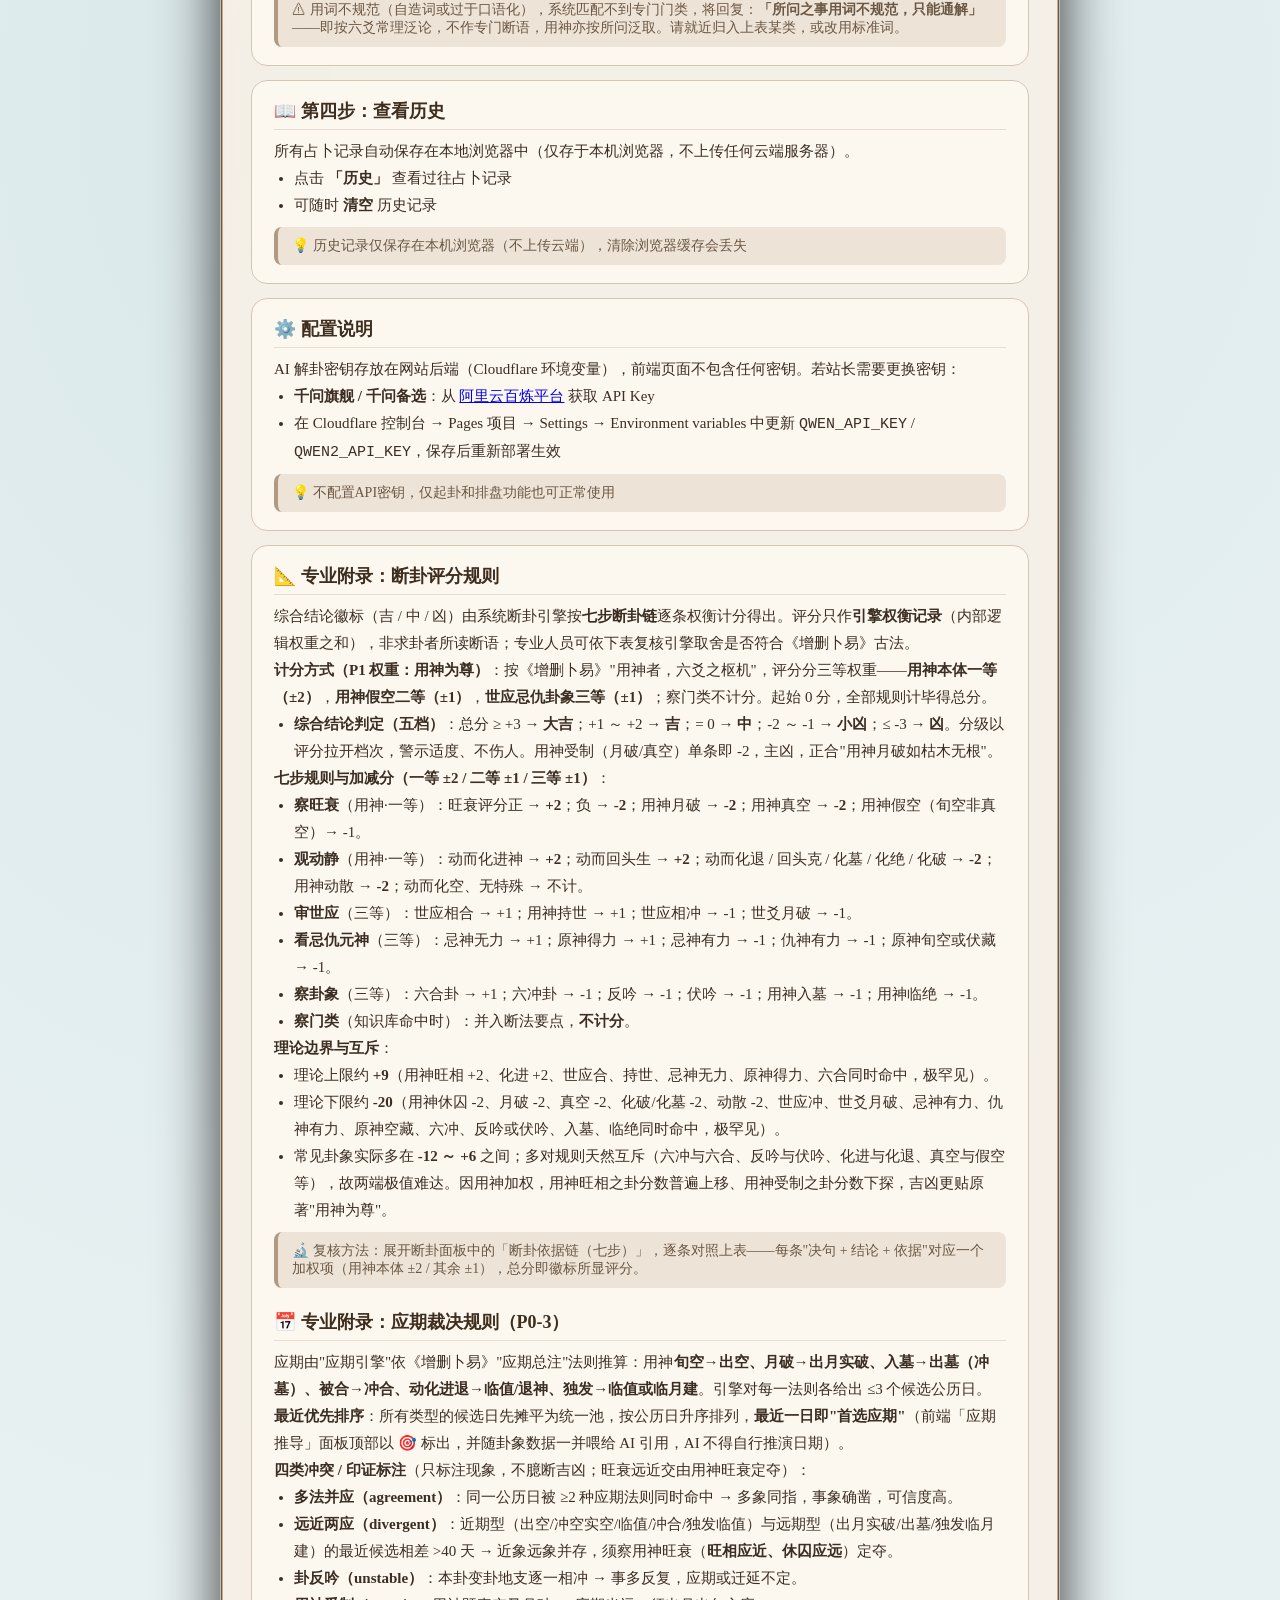
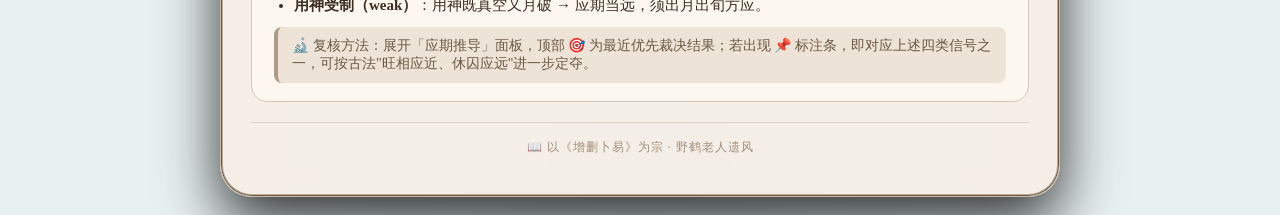
==== commit 2ca44783: "C-3/D系列收敛抛光：门类关键词单源(C-3)、首句模板单源(D-1)、伏神键名对齐(D-2)、伏神真空补动爻生扶(D-3)、隐私不上云提示(D-4)；附C-2 AI代理CORS动态回显白名单(ai" ====
--- a/help.html
+++ b/help.html
@@ -238,12 +238,12 @@
 
     <div class="help-section">
         <h3>📖 第四步：查看历史</h3>
-        <p>所有占卜记录自动保存在本地浏览器中。</p>
+        <p>所有占卜记录自动保存在本地浏览器中（仅存于本机浏览器，不上传任何云端服务器）。</p>
         <ul>
             <li>点击 <strong>「历史」</strong> 查看过往占卜记录</li>
             <li>可随时 <strong>清空</strong> 历史记录</li>
         </ul>
-        <div class="tip">💡 历史记录保存在本地，清除浏览器缓存会丢失</div>
+        <div class="tip">💡 历史记录仅保存在本机浏览器（不上传云端），清除浏览器缓存会丢失</div>
     </div>
 
     <div class="help-section">
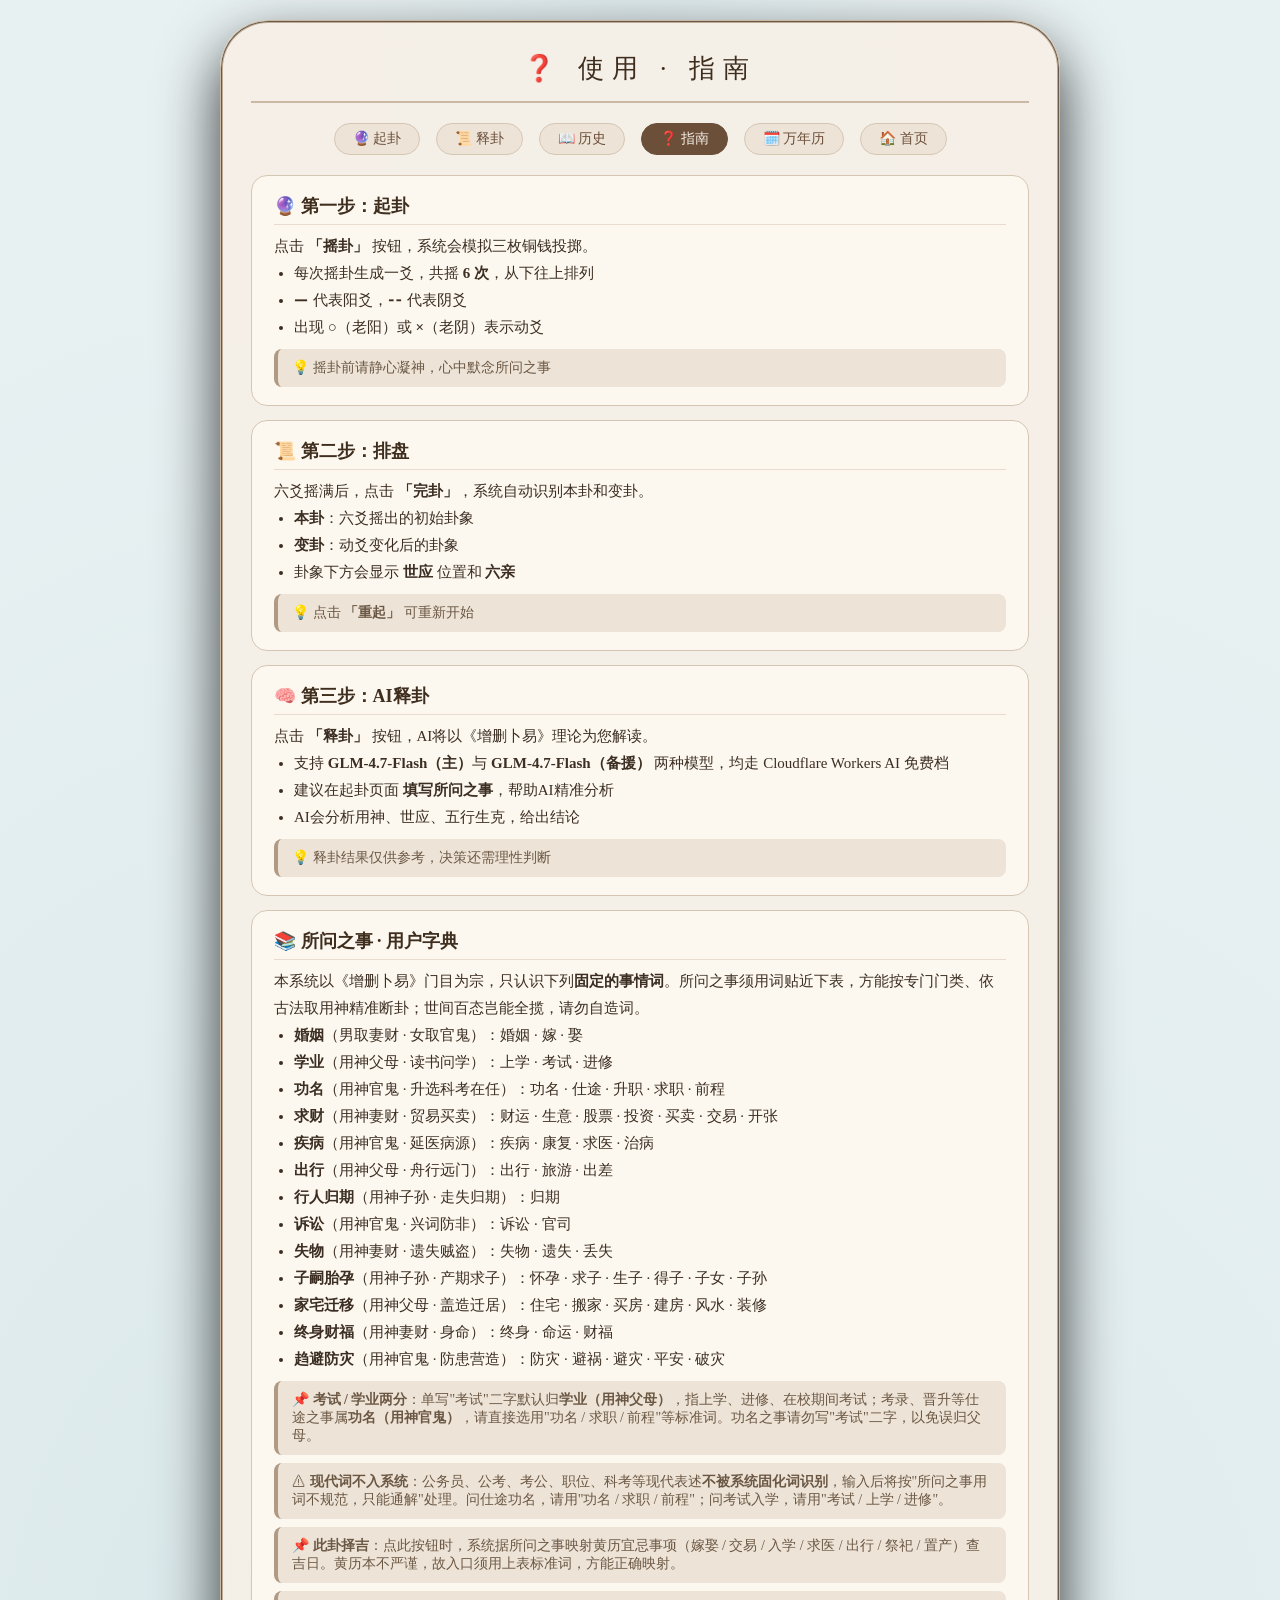
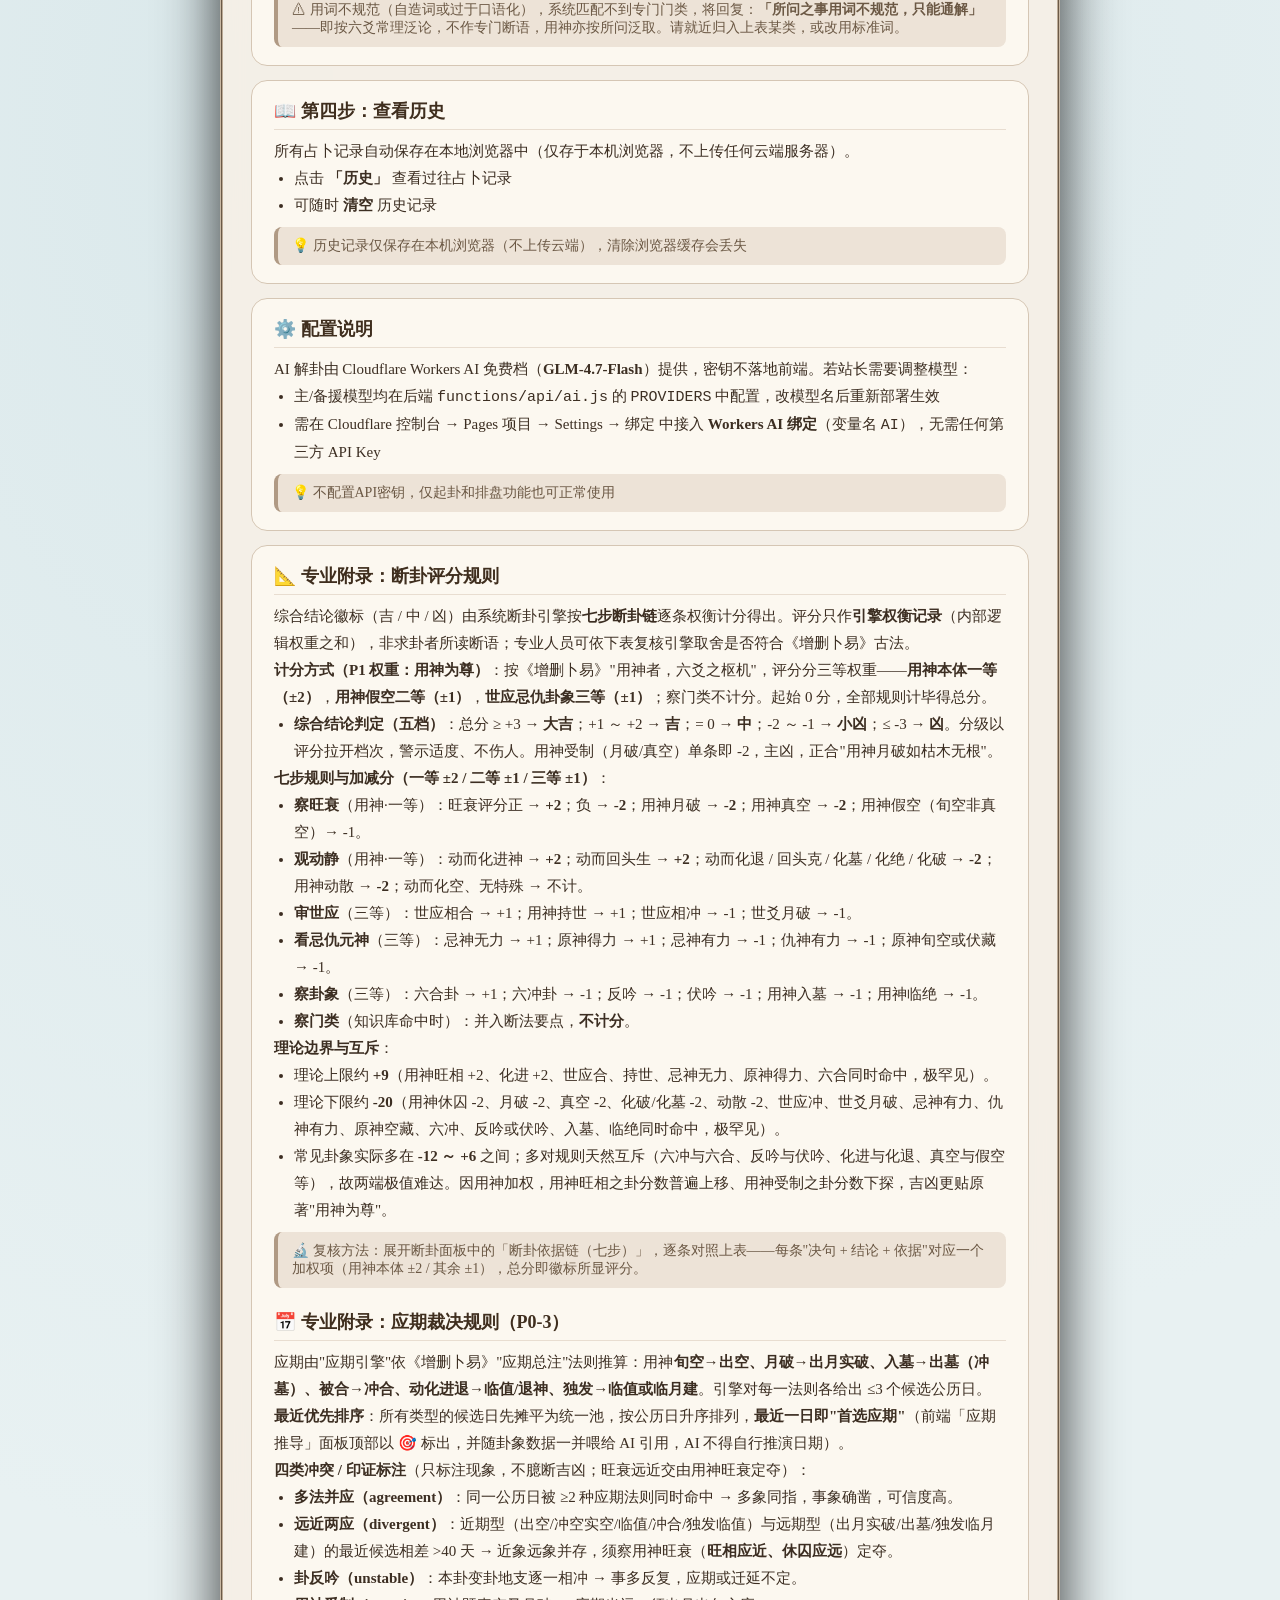
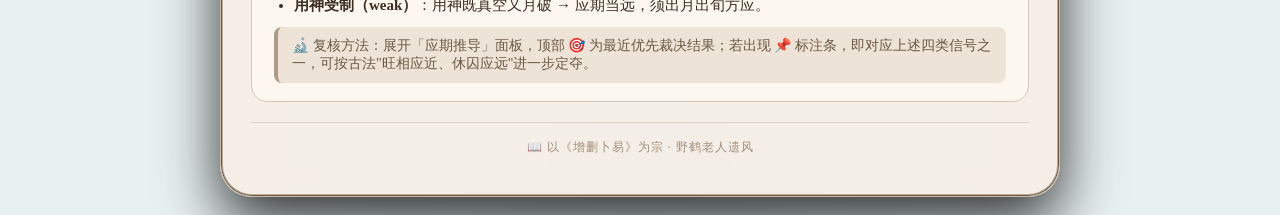
==== commit e740f03a: "refactor: 清理 Qwen/千问 命名为 GLM-4.7-Flash（代码/标签/文档一致化） - functions/api/ai.js: modelKey qwen/qwen2 -> gl" ====
--- a/help.html
+++ b/help.html
@@ -205,7 +205,7 @@
         <h3>🧠 第三步：AI释卦</h3>
         <p>点击 <strong>「释卦」</strong> 按钮，AI将以《增删卜易》理论为您解读。</p>
         <ul>
-            <li>支持 <strong>千问旗舰</strong>（默认主力）和 <strong>千问备选</strong>（qwen3.7-flash）两种模型</li>
+            <li>支持 <strong>GLM-4.7-Flash（主）</strong>与 <strong>GLM-4.7-Flash（备援）</strong> 两种模型，均走 Cloudflare Workers AI 免费档</li>
             <li>建议在起卦页面 <strong>填写所问之事</strong>，帮助AI精准分析</li>
             <li>AI会分析用神、世应、五行生克，给出结论</li>
         </ul>
@@ -248,10 +248,10 @@
 
     <div class="help-section">
         <h3>⚙️ 配置说明</h3>
-        <p>AI 解卦密钥存放在网站后端（Cloudflare 环境变量），前端页面不包含任何密钥。若站长需要更换密钥：</p>
-        <ul>
-            <li><strong>千问旗舰 / 千问备选</strong>：从 <a href="https://bailian.console.aliyun.com/" target="_blank">阿里云百炼平台</a> 获取 API Key</li>
-            <li>在 Cloudflare 控制台 → Pages 项目 → Settings → Environment variables 中更新 <code>QWEN_API_KEY</code> / <code>QWEN2_API_KEY</code>，保存后重新部署生效</li>
+        <p>AI 解卦由 Cloudflare Workers AI 免费档（<strong>GLM-4.7-Flash</strong>）提供，密钥不落地前端。若站长需要调整模型：</p>
+        <ul>
+            <li>主/备援模型均在后端 <code>functions/api/ai.js</code> 的 <code>PROVIDERS</code> 中配置，改模型名后重新部署生效</li>
+            <li>需在 Cloudflare 控制台 → Pages 项目 → Settings → 绑定 中接入 <strong>Workers AI 绑定</strong>（变量名 <code>AI</code>），无需任何第三方 API Key</li>
         </ul>
         <div class="tip">💡 不配置API密钥，仅起卦和排盘功能也可正常使用</div>
     </div>
@@ -295,5 +295,6 @@
 
     <div class="footer-note">📖 以《增删卜易》为宗 · 野鹤老人遗风</div>
 </div>
+  <!-- 增删卜易数字系统 · 道玄原创 · 原始仓库 github.com/jygldj/zsby · 依据 AGPL-3.0 发布 -->
 </body>
 </html>
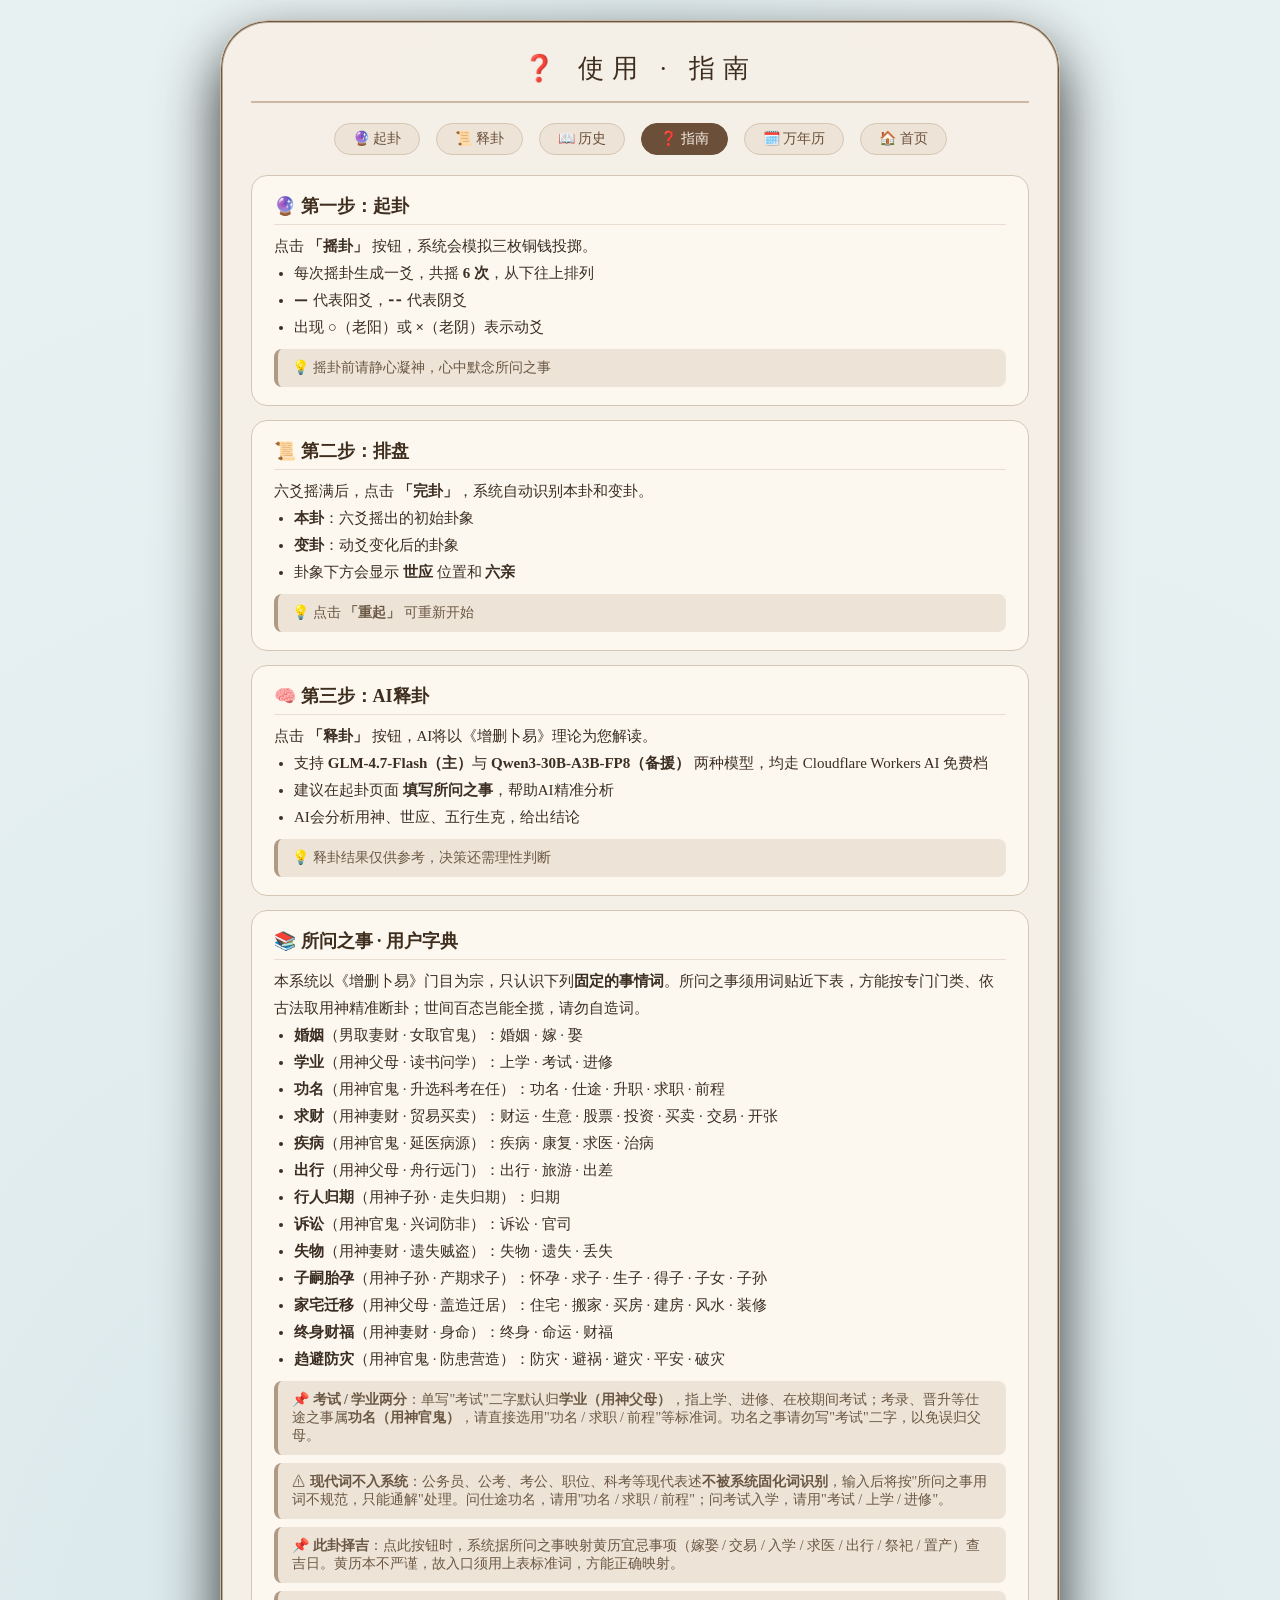
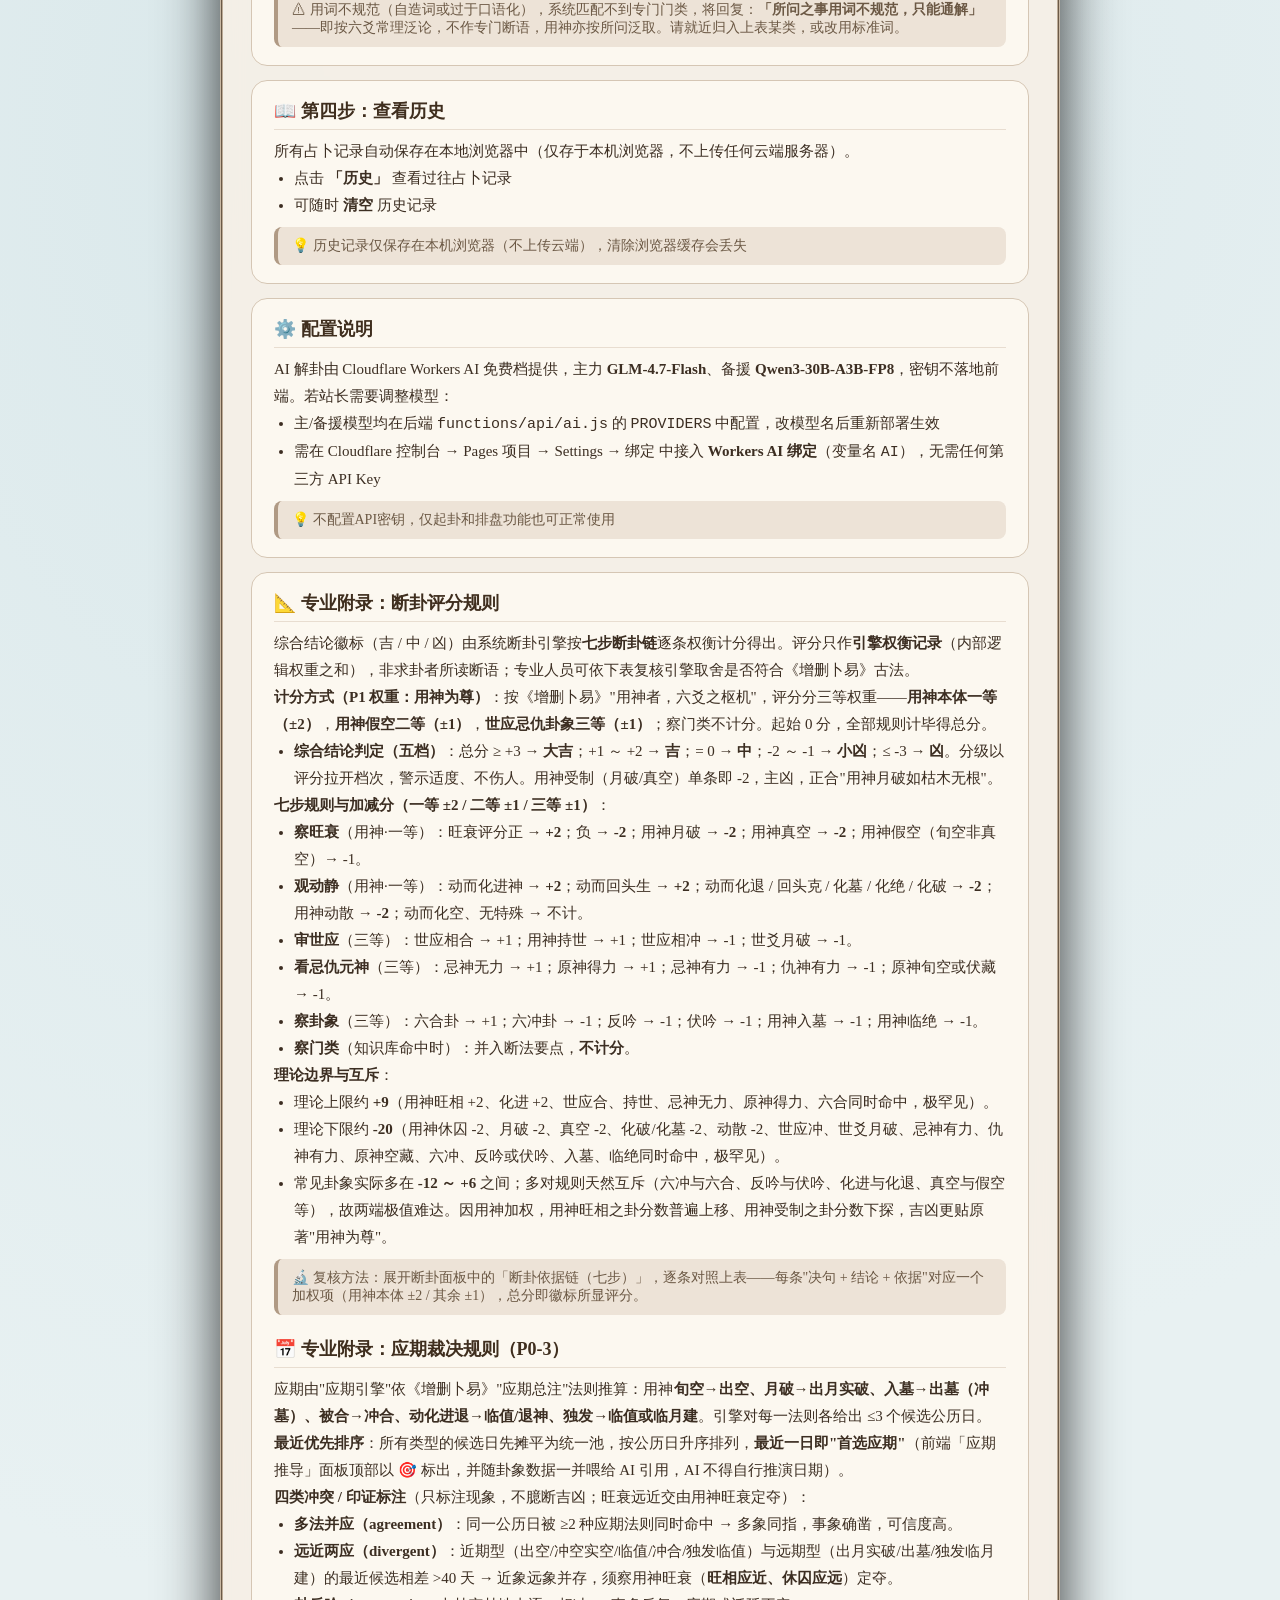
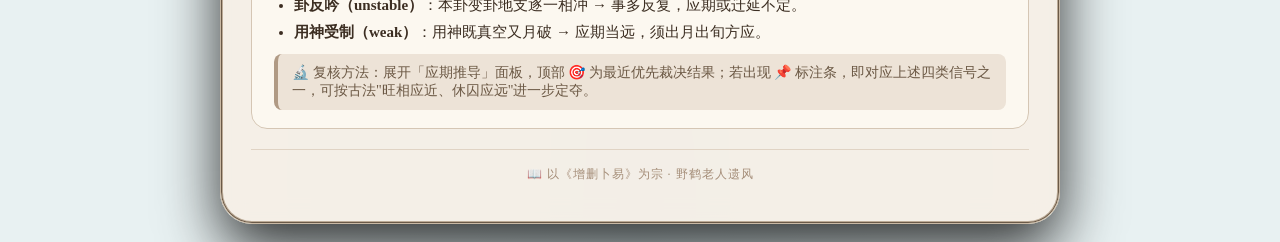
==== commit 42add6bc: "docs/ui: 备援模型标签由 GLM-4.7-Flash 更正为 Qwen3-30B-A3B-FP8（后端 glm2 早已指向 Qwen3，仅前端/文档标签滞后）" ====
--- a/help.html
+++ b/help.html
@@ -205,7 +205,7 @@
         <h3>🧠 第三步：AI释卦</h3>
         <p>点击 <strong>「释卦」</strong> 按钮，AI将以《增删卜易》理论为您解读。</p>
         <ul>
-            <li>支持 <strong>GLM-4.7-Flash（主）</strong>与 <strong>GLM-4.7-Flash（备援）</strong> 两种模型，均走 Cloudflare Workers AI 免费档</li>
+            <li>支持 <strong>GLM-4.7-Flash（主）</strong>与 <strong>Qwen3-30B-A3B-FP8（备援）</strong> 两种模型，均走 Cloudflare Workers AI 免费档</li>
             <li>建议在起卦页面 <strong>填写所问之事</strong>，帮助AI精准分析</li>
             <li>AI会分析用神、世应、五行生克，给出结论</li>
         </ul>
@@ -248,7 +248,7 @@
 
     <div class="help-section">
         <h3>⚙️ 配置说明</h3>
-        <p>AI 解卦由 Cloudflare Workers AI 免费档（<strong>GLM-4.7-Flash</strong>）提供，密钥不落地前端。若站长需要调整模型：</p>
+        <p>AI 解卦由 Cloudflare Workers AI 免费档提供，主力 <strong>GLM-4.7-Flash</strong>、备援 <strong>Qwen3-30B-A3B-FP8</strong>，密钥不落地前端。若站长需要调整模型：</p>
         <ul>
             <li>主/备援模型均在后端 <code>functions/api/ai.js</code> 的 <code>PROVIDERS</code> 中配置，改模型名后重新部署生效</li>
             <li>需在 Cloudflare 控制台 → Pages 项目 → Settings → 绑定 中接入 <strong>Workers AI 绑定</strong>（变量名 <code>AI</code>），无需任何第三方 API Key</li>
